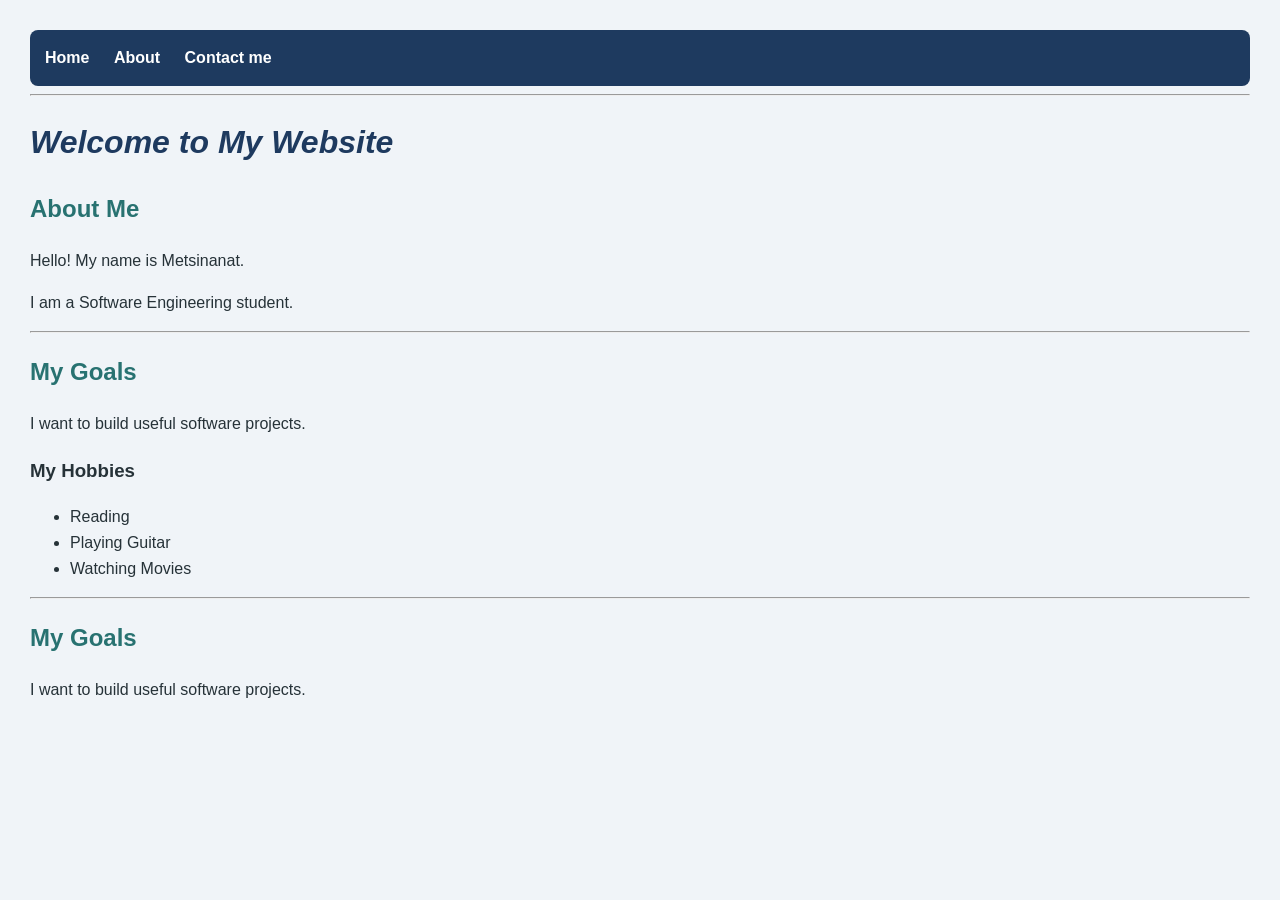
==== index.html @ e1c23869 "styling with css" ====
<!DOCTYPE html>
<html lang="en">
<head>
    <meta charset="UTF-8">
    <title>My First Website</title>
    <style>
    body {
        font-family: Arial, sans-serif;
        background-color: #f0f4f8;
        color: #263238;
        margin: 30px;
        line-height: 1.6;
    }

    nav {
        background-color: #1e3a5f;
        padding: 15px;
        border-radius: 8px;
    }

    nav a {
        color: white;
        text-decoration: none;
        margin-right: 20px;
        font-weight: bold;
    }

    h1 {
        color: #1e3a5f;
    }

    h2 {
        color: #287271;
    }
</style>
</head>
<body>

    <nav>
        <a href="#">Home</a>
        <a href="#">About</a>
        <a href="#">Contact me</a>
    </nav>

    <hr>

    <h1><em>Welcome to My Website</em></h1>

    <h2>About Me</h2>
    <p>Hello! My name is Metsinanat.</p>
    <p>I am a Software Engineering student.</p>
<hr>
<h2>My Goals</h2>
<p>I want to build useful software projects.</p>
<h3><b>My Hobbies</b></h3>
<ul>
    <li>Reading</li>
    <li>Playing Guitar</li>
    <li>Watching Movies</li>
</ul><hr>
<h2>My Goals</h2>
<p>I want to build useful software projects.</p>
</body>
</html>
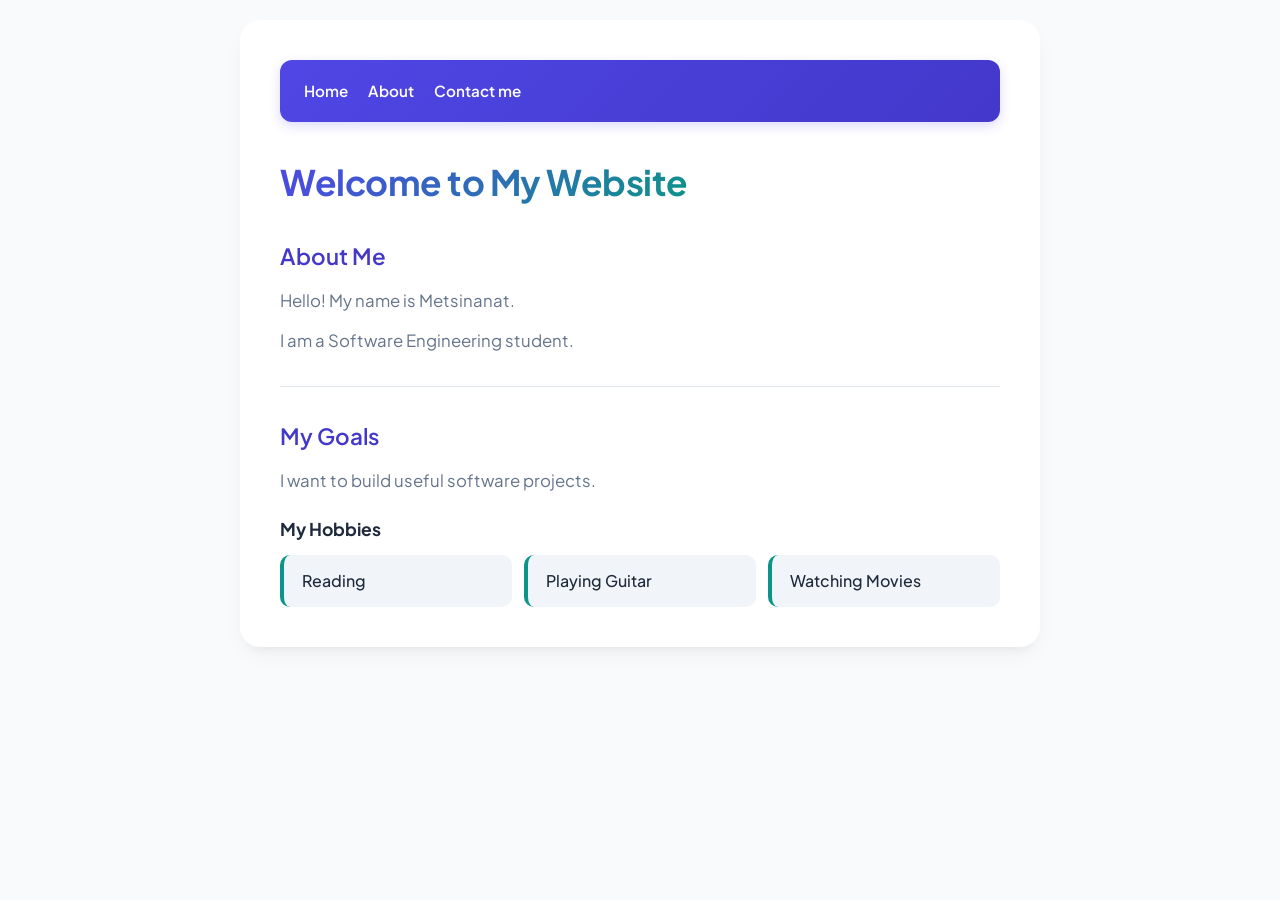
==== commit d28b26d9: "Refactor index.html with improved layout and styles Updated the title and added viewport meta tag. E" ====
--- a/index.html
+++ b/index.html
@@ -2,63 +2,166 @@
 <html lang="en">
 <head>
     <meta charset="UTF-8">
-    <title>My First Website</title>
+    <meta name="viewport" content="width=device-width, initial-scale=1.0">
+    <title>Metsinanat | Software Engineering Student</title>
+    <!-- ሞዴር ፊደል ከ Google Fonts ለማምጣት -->
+    <link href="https://fonts.googleapis.com/css2?family=Plus+Jakarta+Sans:wght@400;500;600;700&display=swap" rel="stylesheet">
+    
     <style>
-    body {
-        font-family: Arial, sans-serif;
-        background-color: #f0f4f8;
-        color: #263238;
-        margin: 30px;
-        line-height: 1.6;
-    }
+        :root {
+            --primary: #4f46e5;
+            --primary-dark: #4338ca;
+            --bg-color: #f8fafc;
+            --card-bg: #ffffff;
+            --text-main: #1e293b;
+            --text-muted: #64748b;
+            --accent: #0d9488;
+        }
 
-    nav {
-        background-color: #1e3a5f;
-        padding: 15px;
-        border-radius: 8px;
-    }
+        * {
+            box-sizing: border-box;
+            margin: 0;
+            padding: 0;
+        }
 
-    nav a {
-        color: white;
-        text-decoration: none;
-        margin-right: 20px;
-        font-weight: bold;
-    }
+        body {
+            font-family: 'Plus Jakarta Sans', sans-serif;
+            background-color: var(--bg-color);
+            color: var(--text-main);
+            line-height: 1.7;
+            padding: 20px;
+            display: flex;
+            justify-content: center;
+        }
 
-    h1 {
-        color: #1e3a5f;
-    }
+        .container {
+            width: 100%;
+            max-width: 800px;
+            background: var(--card-bg);
+            padding: 40px;
+            border-radius: 20px;
+            box-shadow: 0 10px 25px -5px rgba(0, 0, 0, 0.05), 0 8px 10px -6px rgba(0, 0, 0, 0.05);
+        }
 
-    h2 {
-        color: #287271;
-    }
-</style>
+        nav {
+            background: linear-gradient(135deg, var(--primary), var(--primary-dark));
+            padding: 18px 24px;
+            border-radius: 12px;
+            display: flex;
+            gap: 20px;
+            box-shadow: 0 4px 12px rgba(79, 70, 229, 0.2);
+            margin-bottom: 30px;
+        }
+
+        nav a {
+            color: white;
+            text-decoration: none;
+            font-weight: 600;
+            font-size: 0.95rem;
+            transition: opacity 0.2s ease, transform 0.2s ease;
+        }
+
+        nav a:hover {
+            opacity: 0.85;
+            transform: translateY(-1px);
+        }
+
+        hr {
+            border: none;
+            height: 1px;
+            background-color: #e2e8f0;
+            margin: 30px 0;
+        }
+
+        h1 {
+            color: var(--text-main);
+            font-size: 2.2rem;
+            margin-bottom: 15px;
+            font-weight: 700;
+            letter-spacing: -0.5px;
+        }
+
+        h1 em {
+            font-style: normal;
+            background: linear-gradient(135deg, var(--primary), var(--accent));
+            -webkit-background-clip: text;
+            -webkit-text-fill-color: transparent;
+        }
+
+        h2 {
+            color: var(--primary-dark);
+            font-size: 1.4rem;
+            margin-top: 25px;
+            margin-bottom: 12px;
+            font-weight: 600;
+        }
+
+        h3 {
+            color: var(--text-main);
+            font-size: 1.1rem;
+            margin-top: 20px;
+            margin-bottom: 10px;
+            font-weight: 600;
+        }
+
+        p {
+            color: var(--text-muted);
+            margin-bottom: 12px;
+            font-size: 1.05rem;
+        }
+
+        ul {
+            list-style: none;
+            padding-left: 0;
+            display: grid;
+            grid-template-columns: repeat(auto-fit, minmax(180px, 1fr));
+            gap: 12px;
+            margin-top: 10px;
+        }
+
+        ul li {
+            background-color: #f1f5f9;
+            padding: 12px 18px;
+            border-radius: 10px;
+            font-weight: 500;
+            color: var(--text-main);
+            border-left: 4px solid var(--accent);
+            transition: transform 0.2s ease, background-color 0.2s ease;
+        }
+
+        ul li:hover {
+            transform: translateY(-2px);
+            background-color: #e2e8f0;
+        }
+    </style>
 </head>
 <body>
 
-    <nav>
-        <a href="#">Home</a>
-        <a href="#">About</a>
-        <a href="#">Contact me</a>
-    </nav>
+    <div class="container">
+        <nav>
+            <a href="#">Home</a>
+            <a href="#">About</a>
+            <a href="#">Contact me</a>
+        </nav>
 
-    <hr>
+        <h1><em>Welcome to My Website</em></h1>
 
-    <h1><em>Welcome to My Website</em></h1>
+        <h2>About Me</h2>
+        <p>Hello! My name is Metsinanat.</p>
+        <p>I am a Software Engineering student.</p>
+        
+        <hr>
 
-    <h2>About Me</h2>
-    <p>Hello! My name is Metsinanat.</p>
-    <p>I am a Software Engineering student.</p>
-<hr>
-<h2>My Goals</h2>
-<p>I want to build useful software projects.</p>
-<h3><b>My Hobbies</b></h3>
-<ul>
-    <li>Reading</li>
-    <li>Playing Guitar</li>
-    <li>Watching Movies</li>
-</ul><hr>
-<h2>My Goals</h2>
-<p>I want to build useful software projects.</p>
+        <h2>My Goals</h2>
+        <p>I want to build useful software projects.</p>
+
+        <h3><b>My Hobbies</b></h3>
+        <ul>
+            <li>Reading</li>
+            <li>Playing Guitar</li>
+            <li>Watching Movies</li>
+        </ul>
+    </div>
+
 </body>
-</html>+</html>
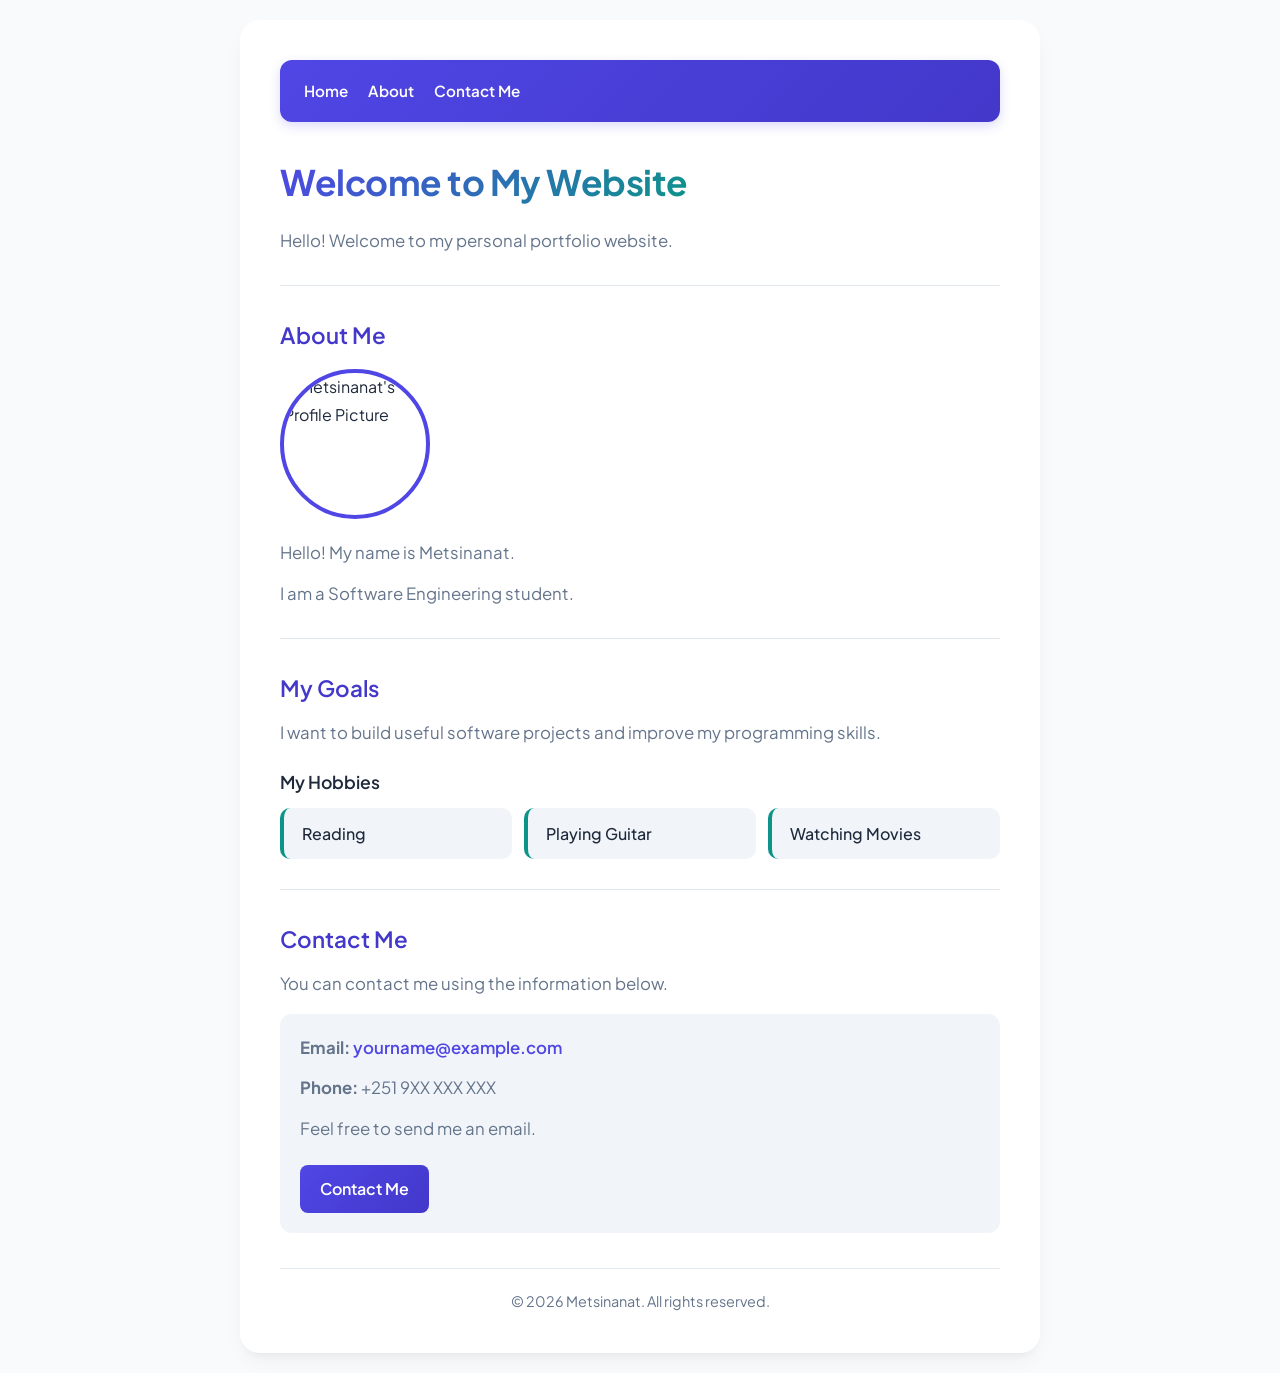
==== commit de44f517: "Refactor index.html for better structure and styling Updated the HTML structure and improved styling" ====
--- a/index.html
+++ b/index.html
@@ -4,9 +4,9 @@
     <meta charset="UTF-8">
     <meta name="viewport" content="width=device-width, initial-scale=1.0">
     <title>Metsinanat | Software Engineering Student</title>
-    <!-- ሞዴር ፊደል ከ Google Fonts ለማምጣት -->
+
     <link href="https://fonts.googleapis.com/css2?family=Plus+Jakarta+Sans:wght@400;500;600;700&display=swap" rel="stylesheet">
-    
+
     <style>
         :root {
             --primary: #4f46e5;
@@ -24,6 +24,10 @@
             padding: 0;
         }
 
+        html {
+            scroll-behavior: smooth;
+        }
+
         body {
             font-family: 'Plus Jakarta Sans', sans-serif;
             background-color: var(--bg-color);
@@ -40,7 +44,8 @@
             background: var(--card-bg);
             padding: 40px;
             border-radius: 20px;
-            box-shadow: 0 10px 25px -5px rgba(0, 0, 0, 0.05), 0 8px 10px -6px rgba(0, 0, 0, 0.05);
+            box-shadow: 0 10px 25px -5px rgba(0, 0, 0, 0.05),
+                        0 8px 10px -6px rgba(0, 0, 0, 0.05);
         }
 
         nav {
@@ -49,6 +54,7 @@
             border-radius: 12px;
             display: flex;
             gap: 20px;
+            flex-wrap: wrap;
             box-shadow: 0 4px 12px rgba(79, 70, 229, 0.2);
             margin-bottom: 30px;
         }
@@ -58,19 +64,11 @@
             text-decoration: none;
             font-weight: 600;
             font-size: 0.95rem;
-            transition: opacity 0.2s ease, transform 0.2s ease;
+            transition: color 0.2s ease;
         }
 
         nav a:hover {
-            opacity: 0.85;
-            transform: translateY(-1px);
-        }
-
-        hr {
-            border: none;
-            height: 1px;
-            background-color: #e2e8f0;
-            margin: 30px 0;
+            color: #c7d2fe;
         }
 
         h1 {
@@ -108,6 +106,28 @@
             color: var(--text-muted);
             margin-bottom: 12px;
             font-size: 1.05rem;
+        }
+
+        .profile-img {
+            width: 150px;
+            height: 150px;
+            object-fit: cover;
+            border-radius: 50%;
+            border: 4px solid var(--primary);
+            display: block;
+            margin: 15px 0 20px;
+            transition: transform 0.3s ease;
+        }
+
+        .profile-img:hover {
+            transform: scale(1.05);
+        }
+
+        hr {
+            border: none;
+            height: 1px;
+            background-color: #e2e8f0;
+            margin: 30px 0;
         }
 
         ul {
@@ -133,35 +153,151 @@
             transform: translateY(-2px);
             background-color: #e2e8f0;
         }
+
+        .contact-box {
+            background-color: #f1f5f9;
+            padding: 20px;
+            border-radius: 12px;
+            margin-top: 15px;
+        }
+
+        .contact-box p {
+            margin-bottom: 12px;
+        }
+
+        .contact-box a {
+            color: var(--primary);
+            text-decoration: none;
+            font-weight: 600;
+        }
+
+        .contact-box a:hover {
+            text-decoration: underline;
+        }
+
+        .contact-button {
+            display: inline-block;
+            background: linear-gradient(135deg, var(--primary), var(--primary-dark));
+            color: white !important;
+            padding: 10px 20px;
+            border-radius: 8px;
+            margin-top: 10px;
+            transition: transform 0.2s ease;
+        }
+
+        .contact-button:hover {
+            transform: translateY(-2px);
+            text-decoration: none !important;
+        }
+
+        footer {
+            text-align: center;
+            border-top: 1px solid #e2e8f0;
+            margin-top: 35px;
+            padding-top: 20px;
+        }
+
+        footer p {
+            font-size: 0.9rem;
+            margin-bottom: 0;
+        }
+
+        @media (max-width: 600px) {
+            body {
+                padding: 10px;
+            }
+
+            .container {
+                padding: 20px;
+            }
+
+            nav {
+                gap: 15px;
+                padding: 15px;
+            }
+
+            h1 {
+                font-size: 1.8rem;
+            }
+
+            h2 {
+                font-size: 1.25rem;
+            }
+
+            p {
+                font-size: 1rem;
+            }
+        }
     </style>
 </head>
+
 <body>
-
     <div class="container">
+
         <nav>
-            <a href="#">Home</a>
-            <a href="#">About</a>
-            <a href="#">Contact me</a>
+            <a href="#home">Home</a>
+            <a href="#about">About</a>
+            <a href="#contact">Contact Me</a>
         </nav>
 
-        <h1><em>Welcome to My Website</em></h1>
-
-        <h2>About Me</h2>
-        <p>Hello! My name is Metsinanat.</p>
-        <p>I am a Software Engineering student.</p>
-        
+        <section id="home">
+            <h1><em>Welcome to My Website</em></h1>
+            <p>Hello! Welcome to my personal portfolio website.</p>
+        </section>
+
         <hr>
 
-        <h2>My Goals</h2>
-        <p>I want to build useful software projects.</p>
-
-        <h3><b>My Hobbies</b></h3>
-        <ul>
-            <li>Reading</li>
-            <li>Playing Guitar</li>
-            <li>Watching Movies</li>
-        </ul>
+        <section id="about">
+            <h2>About Me</h2>
+
+            <img src="profile.jpg" alt="Metsinanat's Profile Picture" class="profile-img">
+
+            <p>Hello! My name is Metsinanat.</p>
+            <p>I am a Software Engineering student.</p>
+
+            <hr>
+
+            <h2>My Goals</h2>
+            <p>I want to build useful software projects and improve my programming skills.</p>
+
+            <h3>My Hobbies</h3>
+
+            <ul>
+                <li>Reading</li>
+                <li>Playing Guitar</li>
+                <li>Watching Movies</li>
+            </ul>
+        </section>
+
+        <hr>
+
+        <section id="contact">
+            <h2>Contact Me</h2>
+            <p>You can contact me using the information below.</p>
+
+            <div class="contact-box">
+                <p>
+                    <strong>Email:</strong>
+                    <a href="mailto:yourname@example.com">yourname@example.com</a>
+                </p>
+
+                <p>
+                    <strong>Phone:</strong>
+                    +251 9XX XXX XXX
+                </p>
+
+                <p>Feel free to send me an email.</p>
+
+                <a class="contact-button" href="mailto:yourname@example.com">
+                    Contact Me
+                </a>
+            </div>
+        </section>
+
+        <footer>
+            <p>&copy; 2026 Metsinanat. All rights reserved.</p>
+        </footer>
+
     </div>
-
 </body>
 </html>
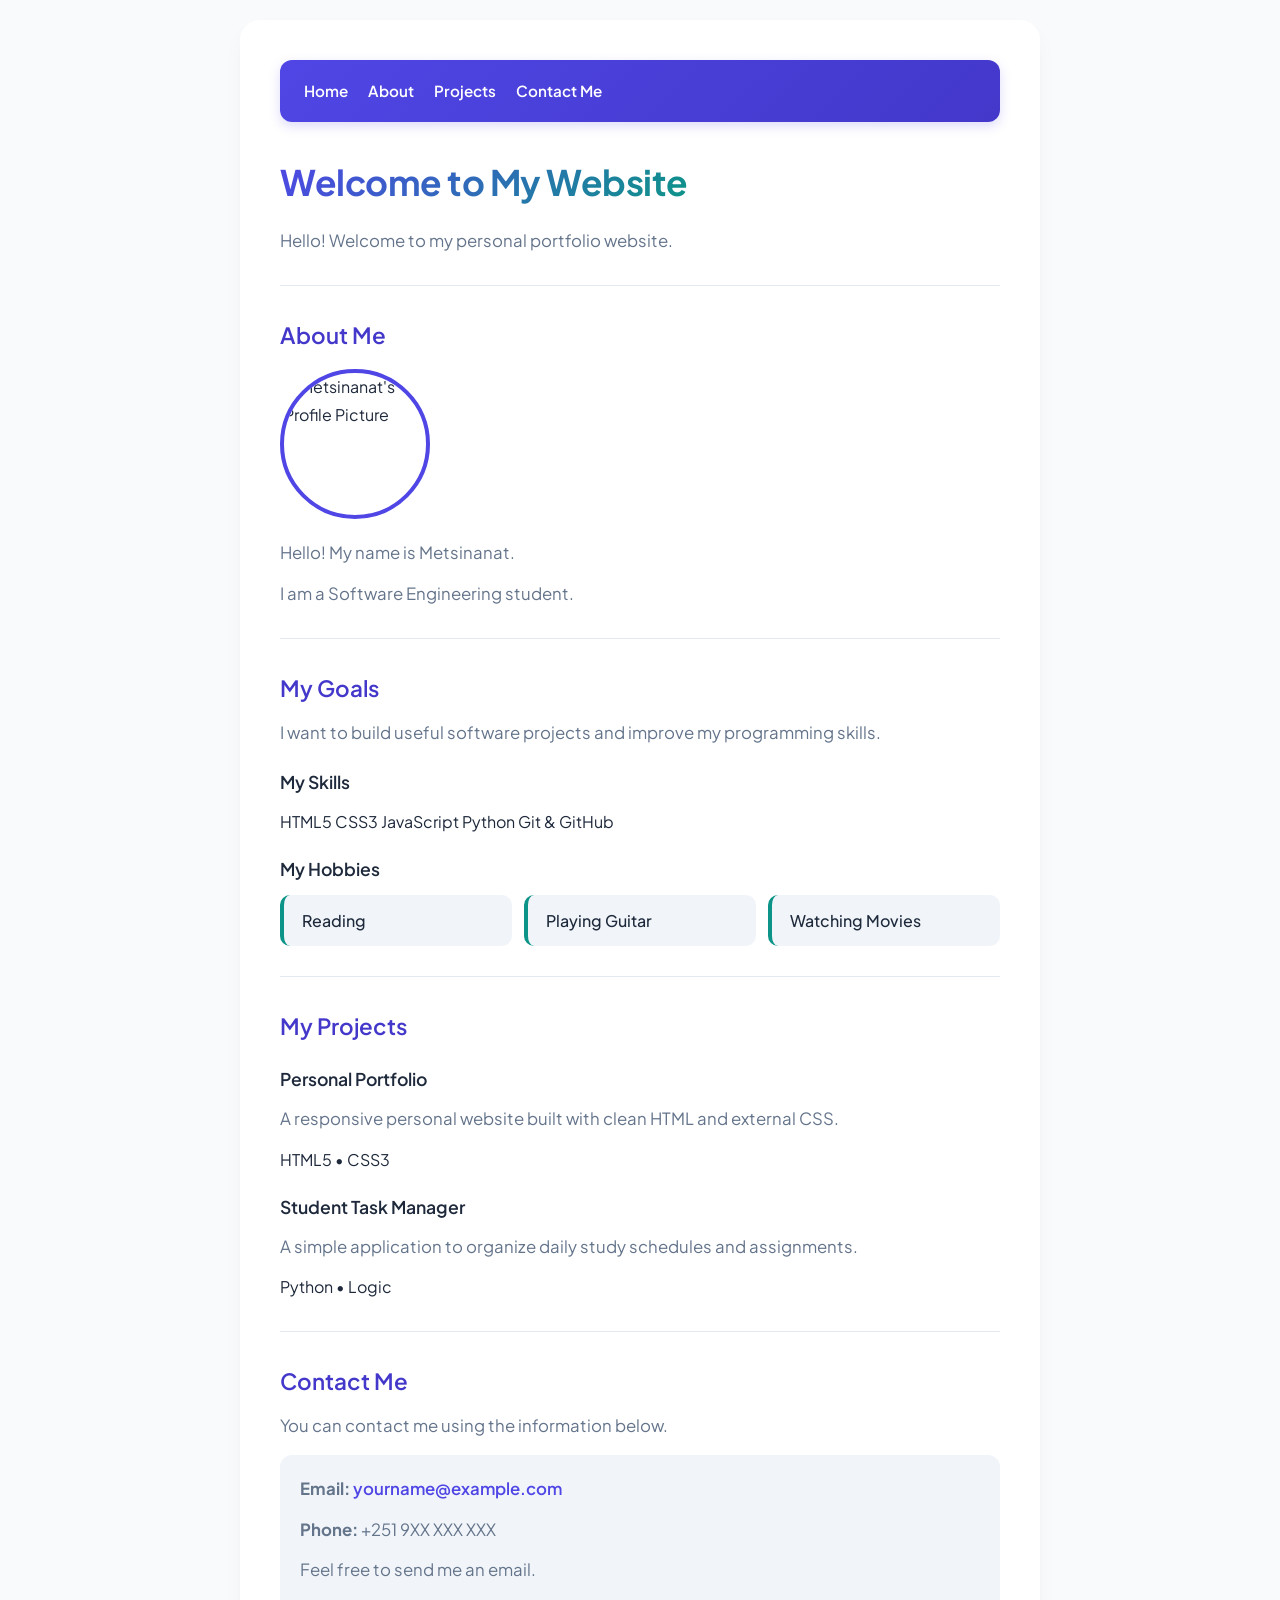
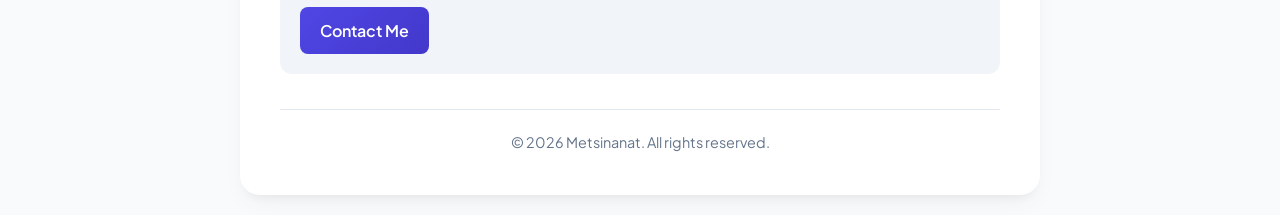
==== commit 833206c4: "Refactor HTML structure and improve comments" ====
--- a/index.html
+++ b/index.html
@@ -4,242 +4,22 @@
     <meta charset="UTF-8">
     <meta name="viewport" content="width=device-width, initial-scale=1.0">
     <title>Metsinanat | Software Engineering Student</title>
-
+    <!-- Google Font -->
     <link href="https://fonts.googleapis.com/css2?family=Plus+Jakarta+Sans:wght@400;500;600;700&display=swap" rel="stylesheet">
-
-    <style>
-        :root {
-            --primary: #4f46e5;
-            --primary-dark: #4338ca;
-            --bg-color: #f8fafc;
-            --card-bg: #ffffff;
-            --text-main: #1e293b;
-            --text-muted: #64748b;
-            --accent: #0d9488;
-        }
-
-        * {
-            box-sizing: border-box;
-            margin: 0;
-            padding: 0;
-        }
-
-        html {
-            scroll-behavior: smooth;
-        }
-
-        body {
-            font-family: 'Plus Jakarta Sans', sans-serif;
-            background-color: var(--bg-color);
-            color: var(--text-main);
-            line-height: 1.7;
-            padding: 20px;
-            display: flex;
-            justify-content: center;
-        }
-
-        .container {
-            width: 100%;
-            max-width: 800px;
-            background: var(--card-bg);
-            padding: 40px;
-            border-radius: 20px;
-            box-shadow: 0 10px 25px -5px rgba(0, 0, 0, 0.05),
-                        0 8px 10px -6px rgba(0, 0, 0, 0.05);
-        }
-
-        nav {
-            background: linear-gradient(135deg, var(--primary), var(--primary-dark));
-            padding: 18px 24px;
-            border-radius: 12px;
-            display: flex;
-            gap: 20px;
-            flex-wrap: wrap;
-            box-shadow: 0 4px 12px rgba(79, 70, 229, 0.2);
-            margin-bottom: 30px;
-        }
-
-        nav a {
-            color: white;
-            text-decoration: none;
-            font-weight: 600;
-            font-size: 0.95rem;
-            transition: color 0.2s ease;
-        }
-
-        nav a:hover {
-            color: #c7d2fe;
-        }
-
-        h1 {
-            color: var(--text-main);
-            font-size: 2.2rem;
-            margin-bottom: 15px;
-            font-weight: 700;
-            letter-spacing: -0.5px;
-        }
-
-        h1 em {
-            font-style: normal;
-            background: linear-gradient(135deg, var(--primary), var(--accent));
-            -webkit-background-clip: text;
-            -webkit-text-fill-color: transparent;
-        }
-
-        h2 {
-            color: var(--primary-dark);
-            font-size: 1.4rem;
-            margin-top: 25px;
-            margin-bottom: 12px;
-            font-weight: 600;
-        }
-
-        h3 {
-            color: var(--text-main);
-            font-size: 1.1rem;
-            margin-top: 20px;
-            margin-bottom: 10px;
-            font-weight: 600;
-        }
-
-        p {
-            color: var(--text-muted);
-            margin-bottom: 12px;
-            font-size: 1.05rem;
-        }
-
-        .profile-img {
-            width: 150px;
-            height: 150px;
-            object-fit: cover;
-            border-radius: 50%;
-            border: 4px solid var(--primary);
-            display: block;
-            margin: 15px 0 20px;
-            transition: transform 0.3s ease;
-        }
-
-        .profile-img:hover {
-            transform: scale(1.05);
-        }
-
-        hr {
-            border: none;
-            height: 1px;
-            background-color: #e2e8f0;
-            margin: 30px 0;
-        }
-
-        ul {
-            list-style: none;
-            padding-left: 0;
-            display: grid;
-            grid-template-columns: repeat(auto-fit, minmax(180px, 1fr));
-            gap: 12px;
-            margin-top: 10px;
-        }
-
-        ul li {
-            background-color: #f1f5f9;
-            padding: 12px 18px;
-            border-radius: 10px;
-            font-weight: 500;
-            color: var(--text-main);
-            border-left: 4px solid var(--accent);
-            transition: transform 0.2s ease, background-color 0.2s ease;
-        }
-
-        ul li:hover {
-            transform: translateY(-2px);
-            background-color: #e2e8f0;
-        }
-
-        .contact-box {
-            background-color: #f1f5f9;
-            padding: 20px;
-            border-radius: 12px;
-            margin-top: 15px;
-        }
-
-        .contact-box p {
-            margin-bottom: 12px;
-        }
-
-        .contact-box a {
-            color: var(--primary);
-            text-decoration: none;
-            font-weight: 600;
-        }
-
-        .contact-box a:hover {
-            text-decoration: underline;
-        }
-
-        .contact-button {
-            display: inline-block;
-            background: linear-gradient(135deg, var(--primary), var(--primary-dark));
-            color: white !important;
-            padding: 10px 20px;
-            border-radius: 8px;
-            margin-top: 10px;
-            transition: transform 0.2s ease;
-        }
-
-        .contact-button:hover {
-            transform: translateY(-2px);
-            text-decoration: none !important;
-        }
-
-        footer {
-            text-align: center;
-            border-top: 1px solid #e2e8f0;
-            margin-top: 35px;
-            padding-top: 20px;
-        }
-
-        footer p {
-            font-size: 0.9rem;
-            margin-bottom: 0;
-        }
-
-        @media (max-width: 600px) {
-            body {
-                padding: 10px;
-            }
-
-            .container {
-                padding: 20px;
-            }
-
-            nav {
-                gap: 15px;
-                padding: 15px;
-            }
-
-            h1 {
-                font-size: 1.8rem;
-            }
-
-            h2 {
-                font-size: 1.25rem;
-            }
-
-            p {
-                font-size: 1rem;
-            }
-        }
-    </style>
+    <!-- External CSS ፋይሉን ከ HTML ጋር ማገናኛ -->
+    <link rel="stylesheet" href="style.css">
 </head>
-
 <body>
     <div class="container">
-
+        <!-- Navigation -->
         <nav>
             <a href="#home">Home</a>
             <a href="#about">About</a>
+            <a href="#projects">Projects</a>
             <a href="#contact">Contact Me</a>
         </nav>
 
+        <!-- Home Section -->
         <section id="home">
             <h1><em>Welcome to My Website</em></h1>
             <p>Hello! Welcome to my personal portfolio website.</p>
@@ -247,21 +27,32 @@
 
         <hr>
 
+        <!-- About Section -->
         <section id="about">
             <h2>About Me</h2>
-
             <img src="profile.jpg" alt="Metsinanat's Profile Picture" class="profile-img">
-
             <p>Hello! My name is Metsinanat.</p>
             <p>I am a Software Engineering student.</p>
 
             <hr>
 
             <h2>My Goals</h2>
-            <p>I want to build useful software projects and improve my programming skills.</p>
+            <p>
+                I want to build useful software projects and improve my programming skills.
+            </p>
 
+            <!-- Skills Section -->
+            <h3>My Skills</h3>
+            <div class="skills-list">
+                <span class="skill-badge">HTML5</span>
+                <span class="skill-badge">CSS3</span>
+                <span class="skill-badge">JavaScript</span>
+                <span class="skill-badge">Python</span>
+                <span class="skill-badge">Git & GitHub</span>
+            </div>
+
+            <!-- Hobbies Section -->
             <h3>My Hobbies</h3>
-
             <ul>
                 <li>Reading</li>
                 <li>Playing Guitar</li>
@@ -271,33 +62,48 @@
 
         <hr>
 
+        <!-- Projects Section -->
+        <section id="projects">
+            <h2>My Projects</h2>
+            <div class="projects-grid">
+                <article class="project-card">
+                    <h3>Personal Portfolio</h3>
+                    <p>A responsive personal website built with clean HTML and external CSS.</p>
+                    <span class="project-tag">HTML5 • CSS3</span>
+                </article>
+                <article class="project-card">
+                    <h3>Student Task Manager</h3>
+                    <p>A simple application to organize daily study schedules and assignments.</p>
+                    <span class="project-tag">Python • Logic</span>
+                </article>
+            </div>
+        </section>
+
+        <hr>
+
+        <!-- Contact Section -->
         <section id="contact">
             <h2>Contact Me</h2>
             <p>You can contact me using the information below.</p>
-
             <div class="contact-box">
                 <p>
                     <strong>Email:</strong>
                     <a href="mailto:yourname@example.com">yourname@example.com</a>
                 </p>
-
                 <p>
-                    <strong>Phone:</strong>
-                    +251 9XX XXX XXX
+                    <strong>Phone:</strong> +251 9XX XXX XXX
                 </p>
-
                 <p>Feel free to send me an email.</p>
-
                 <a class="contact-button" href="mailto:yourname@example.com">
                     Contact Me
                 </a>
             </div>
         </section>
 
+        <!-- Footer -->
         <footer>
-            <p>&copy; 2026 Metsinanat. All rights reserved.</p>
+            <p>© 2026 Metsinanat. All rights reserved.</p>
         </footer>
-
     </div>
 </body>
 </html>
--- a/style.css
+++ b/style.css
@@ -0,0 +1,265 @@
+/* 1. Website colors */
+:root {
+    --primary: #4f46e5;
+    --primary-dark: #4338ca;
+    --bg-color: #f8fafc;
+    --card-bg: #ffffff;
+    --text-main: #1e293b;
+    --text-muted: #64748b;
+    --accent: #0d9488;
+}
+
+/* 2. Reset */
+* {
+    box-sizing: border-box;
+    margin: 0;
+    padding: 0;
+}
+
+/* 3. Smooth scrolling */
+html {
+    scroll-behavior: smooth;
+}
+
+/* 4. Whole website */
+body {
+    font-family: 'Plus Jakarta Sans', sans-serif;
+    background-color: var(--bg-color);
+    color: var(--text-main);
+    line-height: 1.7;
+    padding: 20px;
+    display: flex;
+    justify-content: center;
+}
+
+/* 5. Main container */
+.container {
+    width: 100%;
+    max-width: 800px;
+    background: var(--card-bg);
+    padding: 40px;
+    border-radius: 20px;
+    box-shadow:
+        0 10px 25px -5px rgba(0, 0, 0, 0.05),
+        0 8px 10px -6px rgba(0, 0, 0, 0.05);
+}
+
+/* 6. Navigation */
+nav {
+    background: linear-gradient(
+        135deg,
+        var(--primary),
+        var(--primary-dark)
+    );
+    padding: 18px 24px;
+    border-radius: 12px;
+    display: flex;
+    gap: 20px;
+    flex-wrap: wrap;
+    box-shadow: 0 4px 12px rgba(79, 70, 229, 0.2);
+    margin-bottom: 30px;
+}
+
+/* Navigation links */
+nav a {
+    color: white;
+    text-decoration: none;
+    font-weight: 600;
+    font-size: 0.95rem;
+    transition: color 0.2s ease;
+}
+
+/* Hover effect */
+nav a:hover {
+    color: #c7d2fe;
+}
+
+/* 7. Main heading */
+h1 {
+    color: var(--text-main);
+    font-size: 2.2rem;
+    margin-bottom: 15px;
+    font-weight: 700;
+    letter-spacing: -0.5px;
+}
+
+/* Heading gradient */
+h1 em {
+    font-style: normal;
+    background: linear-gradient(
+        135deg,
+        var(--primary),
+        var(--accent)
+    );
+    -webkit-background-clip: text;
+    -webkit-text-fill-color: transparent;
+}
+
+/* 8. Section headings */
+h2 {
+    color: var(--primary-dark);
+    font-size: 1.4rem;
+    margin-top: 25px;
+    margin-bottom: 12px;
+    font-weight: 600;
+}
+
+h3 {
+    color: var(--text-main);
+    font-size: 1.1rem;
+    margin-top: 20px;
+    margin-bottom: 10px;
+    font-weight: 600;
+}
+
+/* 9. Paragraphs */
+p {
+    color: var(--text-muted);
+    margin-bottom: 12px;
+    font-size: 1.05rem;
+}
+
+/* 10. Profile image */
+.profile-img {
+    width: 150px;
+    height: 150px;
+    object-fit: cover;
+    border-radius: 50%;
+    border: 4px solid var(--primary);
+    display: block;
+    margin: 15px 0 20px;
+    transition: transform 0.3s ease;
+}
+
+/* Image hover */
+.profile-img:hover {
+    transform: scale(1.05);
+}
+
+/* 11. Horizontal line */
+hr {
+    border: none;
+    height: 1px;
+    background-color: #e2e8f0;
+    margin: 30px 0;
+}
+
+/* 12. Hobbies list */
+ul {
+    list-style: none;
+    padding-left: 0;
+    display: grid;
+    grid-template-columns: repeat(
+        auto-fit,
+        minmax(180px, 1fr)
+    );
+    gap: 12px;
+    margin-top: 10px;
+}
+
+/* Individual hobby */
+ul li {
+    background-color: #f1f5f9;
+    padding: 12px 18px;
+    border-radius: 10px;
+    font-weight: 500;
+    color: var(--text-main);
+    border-left: 4px solid var(--accent);
+    transition:
+        transform 0.2s ease,
+        background-color 0.2s ease;
+}
+
+/* Hobby hover */
+ul li:hover {
+    transform: translateY(-2px);
+    background-color: #e2e8f0;
+}
+
+/* 13. Contact box */
+.contact-box {
+    background-color: #f1f5f9;
+    padding: 20px;
+    border-radius: 12px;
+    margin-top: 15px;
+}
+
+/* Contact paragraphs */
+.contact-box p {
+    margin-bottom: 12px;
+}
+
+/* Contact links */
+.contact-box a {
+    color: var(--primary);
+    text-decoration: none;
+    font-weight: 600;
+}
+
+/* Contact link hover */
+.contact-box a:hover {
+    text-decoration: underline;
+}
+
+/* 14. Contact button */
+.contact-button {
+    display: inline-block;
+    background: linear-gradient(
+        135deg,
+        var(--primary),
+        var(--primary-dark)
+    );
+    color: white !important;
+    padding: 10px 20px;
+    border-radius: 8px;
+    margin-top: 10px;
+    transition: transform 0.2s ease;
+}
+
+/* Button hover */
+.contact-button:hover {
+    transform: translateY(-2px);
+    text-decoration: none !important;
+}
+/* 15. Footer */
+footer {
+    text-align: center;
+    border-top: 1px solid #e2e8f0;
+    margin-top: 35px;
+    padding-top: 20px;
+}
+
+/* Footer text */
+footer p {
+    font-size: 0.9rem;
+    margin-bottom: 0;
+}
+
+/* 16. Mobile screen design */
+@media (max-width: 600px) {
+
+    body {
+        padding: 10px;
+    }
+
+    .container {
+        padding: 20px;
+    }
+
+    nav {
+        gap: 15px;
+        padding: 15px;
+    }
+
+    h1 {
+        font-size: 1.8rem;
+    }
+
+    h2 {
+        font-size: 1.25rem;
+    }
+
+    p {
+        font-size: 1rem;
+    }
+}
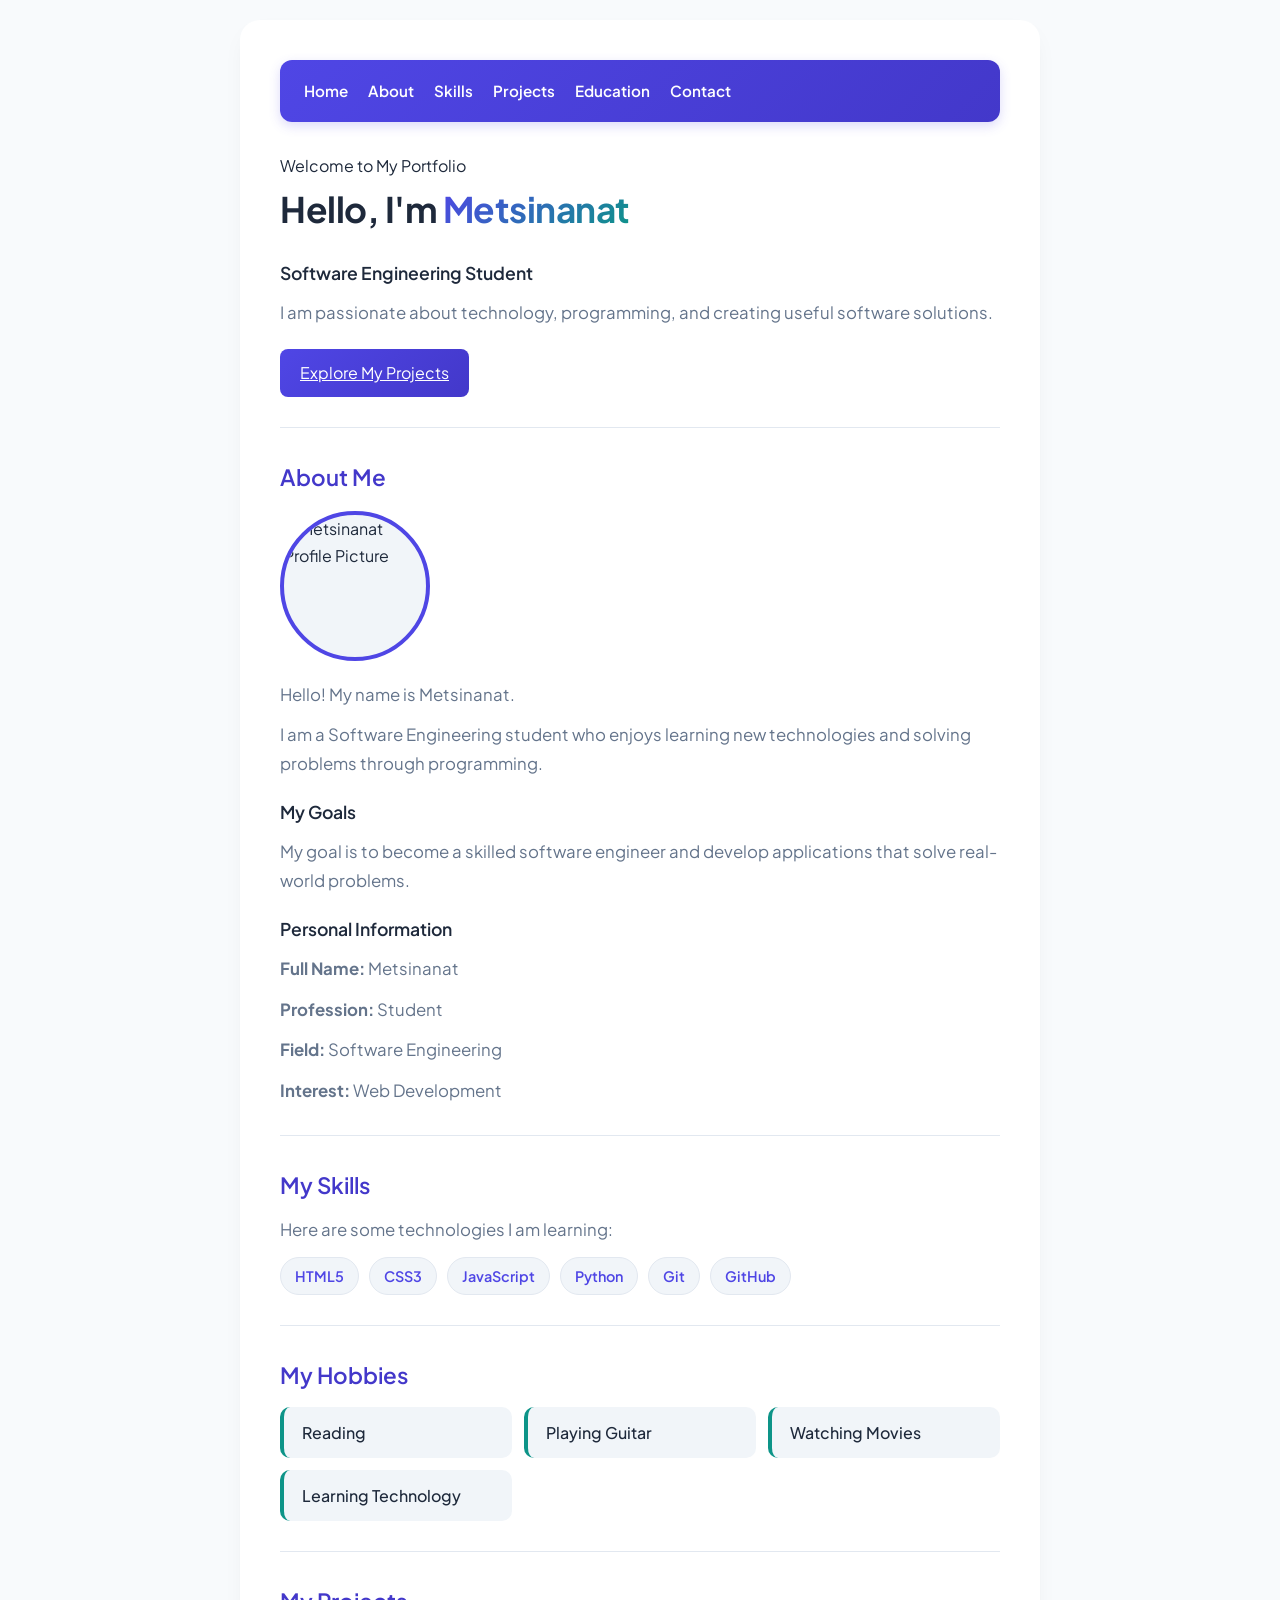
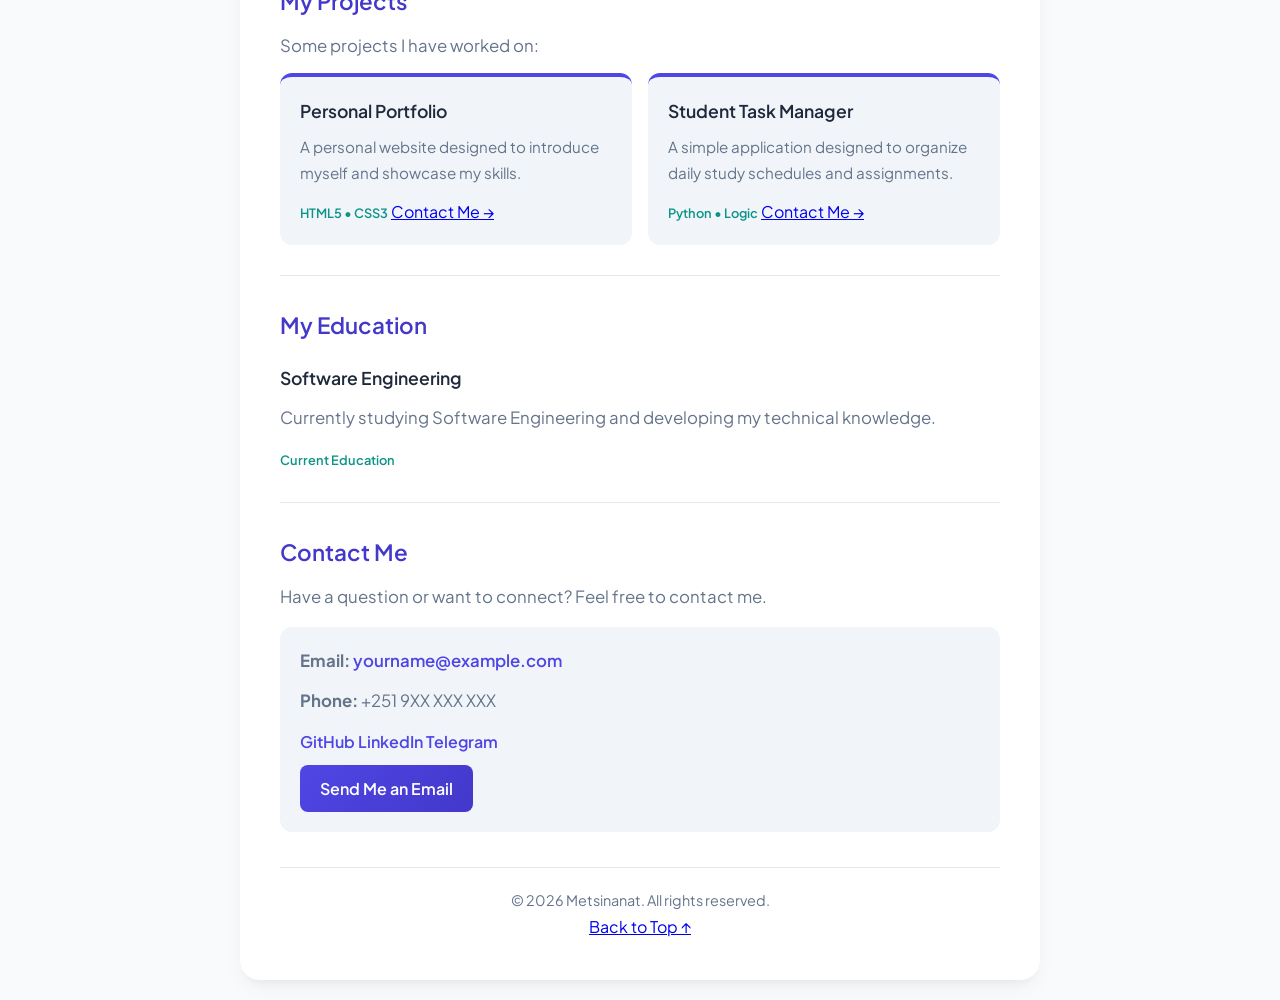
==== commit 161258b4: "Refactor index.html for improved content and structure Updated various sections of the portfolio web" ====
--- a/index.html
+++ b/index.html
@@ -1,109 +1,264 @@
+
 <!DOCTYPE html>
 <html lang="en">
 <head>
     <meta charset="UTF-8">
     <meta name="viewport" content="width=device-width, initial-scale=1.0">
+
     <title>Metsinanat | Software Engineering Student</title>
-    <!-- Google Font -->
+
     <link href="https://fonts.googleapis.com/css2?family=Plus+Jakarta+Sans:wght@400;500;600;700&display=swap" rel="stylesheet">
-    <!-- External CSS ፋይሉን ከ HTML ጋር ማገናኛ -->
+
     <link rel="stylesheet" href="style.css">
 </head>
+
 <body>
+
     <div class="container">
+
         <!-- Navigation -->
         <nav>
             <a href="#home">Home</a>
             <a href="#about">About</a>
+            <a href="#skills">Skills</a>
             <a href="#projects">Projects</a>
-            <a href="#contact">Contact Me</a>
+            <a href="#education">Education</a>
+            <a href="#contact">Contact</a>
         </nav>
 
         <!-- Home Section -->
         <section id="home">
-            <h1><em>Welcome to My Website</em></h1>
-            <p>Hello! Welcome to my personal portfolio website.</p>
+
+            <span class="welcome-badge">Welcome to My Portfolio</span>
+
+            <h1>
+                Hello, I'm <em>Metsinanat</em>
+            </h1>
+
+            <h3 class="hero-subtitle">
+                Software Engineering Student
+            </h3>
+
+            <p>
+                I am passionate about technology, programming,
+                and creating useful software solutions.
+            </p>
+
+            <a href="#projects" class="contact-button">
+                Explore My Projects
+            </a>
+
         </section>
 
         <hr>
 
         <!-- About Section -->
         <section id="about">
+
             <h2>About Me</h2>
-            <img src="profile.jpg" alt="Metsinanat's Profile Picture" class="profile-img">
+
+            <img src="profile.jpg"
+                 alt="Metsinanat Profile Picture"
+                 class="profile-img">
+
             <p>Hello! My name is Metsinanat.</p>
-            <p>I am a Software Engineering student.</p>
-
-            <hr>
-
-            <h2>My Goals</h2>
-            <p>
-                I want to build useful software projects and improve my programming skills.
-            </p>
-
-            <!-- Skills Section -->
-            <h3>My Skills</h3>
+
+            <p>
+                I am a Software Engineering student who enjoys
+                learning new technologies and solving problems
+                through programming.
+            </p>
+
+            <h3>My Goals</h3>
+
+            <p>
+                My goal is to become a skilled software engineer
+                and develop applications that solve real-world problems.
+            </p>
+
+            <h3>Personal Information</h3>
+
+            <div class="info-box">
+                <p><strong>Full Name:</strong> Metsinanat</p>
+                <p><strong>Profession:</strong> Student</p>
+                <p><strong>Field:</strong> Software Engineering</p>
+                <p><strong>Interest:</strong> Web Development</p>
+            </div>
+
+        </section>
+
+        <hr>
+
+        <!-- Skills Section -->
+        <section id="skills">
+
+            <h2>My Skills</h2>
+
+            <p>Here are some technologies I am learning:</p>
+
             <div class="skills-list">
                 <span class="skill-badge">HTML5</span>
                 <span class="skill-badge">CSS3</span>
                 <span class="skill-badge">JavaScript</span>
                 <span class="skill-badge">Python</span>
-                <span class="skill-badge">Git & GitHub</span>
-            </div>
-
-            <!-- Hobbies Section -->
-            <h3>My Hobbies</h3>
+                <span class="skill-badge">Git</span>
+                <span class="skill-badge">GitHub</span>
+            </div>
+
+        </section>
+
+        <hr>
+
+        <!-- Hobbies Section -->
+        <section id="hobbies">
+
+            <h2>My Hobbies</h2>
+
             <ul>
                 <li>Reading</li>
                 <li>Playing Guitar</li>
                 <li>Watching Movies</li>
+                <li>Learning Technology</li>
             </ul>
+
         </section>
 
         <hr>
 
         <!-- Projects Section -->
         <section id="projects">
+
             <h2>My Projects</h2>
+
+            <p>Some projects I have worked on:</p>
+
             <div class="projects-grid">
+
                 <article class="project-card">
+
                     <h3>Personal Portfolio</h3>
-                    <p>A responsive personal website built with clean HTML and external CSS.</p>
+
+                    <p>
+                        A personal website designed to introduce
+                        myself and showcase my skills.
+                    </p>
+
                     <span class="project-tag">HTML5 • CSS3</span>
+
+                    <a href="#contact" class="project-link">
+                        Contact Me →
+                    </a>
+
                 </article>
+
                 <article class="project-card">
+
                     <h3>Student Task Manager</h3>
-                    <p>A simple application to organize daily study schedules and assignments.</p>
+
+                    <p>
+                        A simple application designed to organize
+                        daily study schedules and assignments.
+                    </p>
+
                     <span class="project-tag">Python • Logic</span>
+
+                    <a href="#contact" class="project-link">
+                        Contact Me →
+                    </a>
+
                 </article>
-            </div>
+
+            </div>
+
+        </section>
+
+        <hr>
+
+        <!-- Education Section -->
+        <section id="education">
+
+            <h2>My Education</h2>
+
+            <div class="education-card">
+
+                <h3>Software Engineering</h3>
+
+                <p>
+                    Currently studying Software Engineering
+                    and developing my technical knowledge.
+                </p>
+
+                <span class="project-tag">Current Education</span>
+
+            </div>
+
         </section>
 
         <hr>
 
         <!-- Contact Section -->
         <section id="contact">
+
             <h2>Contact Me</h2>
-            <p>You can contact me using the information below.</p>
+
+            <p>
+                Have a question or want to connect?
+                Feel free to contact me.
+            </p>
+
             <div class="contact-box">
+
                 <p>
                     <strong>Email:</strong>
-                    <a href="mailto:yourname@example.com">yourname@example.com</a>
+                    <a href="mailto:yourname@example.com">
+                        yourname@example.com
+                    </a>
                 </p>
+
                 <p>
-                    <strong>Phone:</strong> +251 9XX XXX XXX
+                    <strong>Phone:</strong>
+                    +251 9XX XXX XXX
                 </p>
-                <p>Feel free to send me an email.</p>
-                <a class="contact-button" href="mailto:yourname@example.com">
-                    Contact Me
+
+                <div class="social-links">
+
+                    <a href="https://github.com/"
+                       target="_blank"
+                       rel="noopener noreferrer">GitHub</a>
+
+                    <a href="https://www.linkedin.com/"
+                       target="_blank"
+                       rel="noopener noreferrer">LinkedIn</a>
+
+                    <a href="https://t.me/"
+                       target="_blank"
+                       rel="noopener noreferrer">Telegram</a>
+
+                </div>
+
+                <a class="contact-button"
+                   href="mailto:yourname@example.com">
+                    Send Me an Email
                 </a>
-            </div>
+
+            </div>
+
         </section>
 
         <!-- Footer -->
         <footer>
-            <p>© 2026 Metsinanat. All rights reserved.</p>
+
+            <p>
+                © 2026 Metsinanat. All rights reserved.
+            </p>
+
+            <a href="#home" class="back-to-top">
+                Back to Top ↑
+            </a>
+
         </footer>
+
     </div>
+
 </body>
 </html>
--- a/style.css
+++ b/style.css
@@ -1,27 +1,30 @@
-/* 1. Website colors */
+/* 1. Website Colors (DRY Principle - ቀለሞችን በአንድ ቦታ መቆጣጠሪያ) */
 :root {
     --primary: #4f46e5;
     --primary-dark: #4338ca;
     --bg-color: #f8fafc;
     --card-bg: #ffffff;
+    --surface-subtle: #f1f5f9;
+    --surface-hover: #e2e8f0;
+    --border-color: #e2e8f0;
     --text-main: #1e293b;
     --text-muted: #64748b;
     --accent: #0d9488;
 }
 
-/* 2. Reset */
+/* 2. Universal Reset */
 * {
     box-sizing: border-box;
     margin: 0;
     padding: 0;
 }
 
-/* 3. Smooth scrolling */
+/* 3. Smooth Scrolling */
 html {
     scroll-behavior: smooth;
 }
 
-/* 4. Whole website */
+/* 4. Body Layout */
 body {
     font-family: 'Plus Jakarta Sans', sans-serif;
     background-color: var(--bg-color);
@@ -32,7 +35,7 @@
     justify-content: center;
 }
 
-/* 5. Main container */
+/* 5. Main Container */
 .container {
     width: 100%;
     max-width: 800px;
@@ -44,13 +47,9 @@
         0 8px 10px -6px rgba(0, 0, 0, 0.05);
 }
 
-/* 6. Navigation */
+/* 6. Navigation Bar */
 nav {
-    background: linear-gradient(
-        135deg,
-        var(--primary),
-        var(--primary-dark)
-    );
+    background: linear-gradient(135deg, var(--primary), var(--primary-dark));
     padding: 18px 24px;
     border-radius: 12px;
     display: flex;
@@ -60,21 +59,19 @@
     margin-bottom: 30px;
 }
 
-/* Navigation links */
 nav a {
-    color: white;
+    color: #ffffff;
     text-decoration: none;
     font-weight: 600;
     font-size: 0.95rem;
     transition: color 0.2s ease;
 }
 
-/* Hover effect */
 nav a:hover {
     color: #c7d2fe;
 }
 
-/* 7. Main heading */
+/* 7. Main Heading */
 h1 {
     color: var(--text-main);
     font-size: 2.2rem;
@@ -83,19 +80,14 @@
     letter-spacing: -0.5px;
 }
 
-/* Heading gradient */
 h1 em {
     font-style: normal;
-    background: linear-gradient(
-        135deg,
-        var(--primary),
-        var(--accent)
-    );
+    background: linear-gradient(135deg, var(--primary), var(--accent));
     -webkit-background-clip: text;
     -webkit-text-fill-color: transparent;
 }
 
-/* 8. Section headings */
+/* 8. Section Headings */
 h2 {
     color: var(--primary-dark);
     font-size: 1.4rem;
@@ -119,11 +111,13 @@
     font-size: 1.05rem;
 }
 
-/* 10. Profile image */
+/* 10. Profile Image (ምስሉ ቢዘገይ ወይም ባይኖር እንኳን ቅርጹ እንዳይበላሽ background ተጨምሯል) */
 .profile-img {
     width: 150px;
     height: 150px;
+    aspect-ratio: 1 / 1;
     object-fit: cover;
+    background-color: var(--surface-subtle);
     border-radius: 50%;
     border: 4px solid var(--primary);
     display: block;
@@ -131,134 +125,167 @@
     transition: transform 0.3s ease;
 }
 
-/* Image hover */
 .profile-img:hover {
     transform: scale(1.05);
 }
 
-/* 11. Horizontal line */
+/* 11. Divider Line */
 hr {
     border: none;
     height: 1px;
-    background-color: #e2e8f0;
+    background-color: var(--border-color);
     margin: 30px 0;
 }
 
-/* 12. Hobbies list */
+/* 12. Skills Badges */
+.skills-list {
+    display: flex;
+    flex-wrap: wrap;
+    gap: 10px;
+    margin-top: 8px;
+}
+
+.skill-badge {
+    background-color: var(--surface-subtle);
+    color: var(--primary);
+    padding: 6px 14px;
+    border-radius: 999px;
+    font-size: 0.9rem;
+    font-weight: 600;
+    border: 1px solid var(--border-color);
+}
+
+/* 13. Hobbies Grid */
 ul {
     list-style: none;
     padding-left: 0;
     display: grid;
-    grid-template-columns: repeat(
-        auto-fit,
-        minmax(180px, 1fr)
-    );
+    grid-template-columns: repeat(auto-fit, minmax(180px, 1fr));
     gap: 12px;
     margin-top: 10px;
 }
 
-/* Individual hobby */
 ul li {
-    background-color: #f1f5f9;
+    background-color: var(--surface-subtle);
     padding: 12px 18px;
     border-radius: 10px;
     font-weight: 500;
     color: var(--text-main);
     border-left: 4px solid var(--accent);
-    transition:
-        transform 0.2s ease,
-        background-color 0.2s ease;
-}
-
-/* Hobby hover */
+    transition: transform 0.2s ease, background-color 0.2s ease;
+}
+
 ul li:hover {
     transform: translateY(-2px);
-    background-color: #e2e8f0;
-}
-
-/* 13. Contact box */
+    background-color: var(--surface-hover);
+}
+
+/* 14. Projects Grid */
+.projects-grid {
+    display: grid;
+    grid-template-columns: repeat(auto-fit, minmax(260px, 1fr));
+    gap: 16px;
+    margin-top: 12px;
+}
+
+.project-card {
+    background-color: var(--surface-subtle);
+    padding: 20px;
+    border-radius: 12px;
+    border-top: 4px solid var(--primary);
+    transition: transform 0.2s ease;
+}
+
+.project-card:hover {
+    transform: translateY(-3px);
+}
+
+.project-card h3 {
+    margin-top: 0;
+    margin-bottom: 8px;
+}
+
+.project-card p {
+    font-size: 0.95rem;
+    margin-bottom: 12px;
+}
+
+.project-tag {
+    display: inline-block;
+    font-size: 0.8rem;
+    font-weight: 600;
+    color: var(--accent);
+}
+
+/* 15. Contact Box */
 .contact-box {
-    background-color: #f1f5f9;
+    background-color: var(--surface-subtle);
     padding: 20px;
     border-radius: 12px;
     margin-top: 15px;
 }
 
-/* Contact paragraphs */
 .contact-box p {
     margin-bottom: 12px;
 }
 
-/* Contact links */
 .contact-box a {
     color: var(--primary);
     text-decoration: none;
     font-weight: 600;
 }
 
-/* Contact link hover */
 .contact-box a:hover {
     text-decoration: underline;
 }
 
-/* 14. Contact button */
+/* 16. Contact Button */
 .contact-button {
     display: inline-block;
-    background: linear-gradient(
-        135deg,
-        var(--primary),
-        var(--primary-dark)
-    );
-    color: white !important;
+    background: linear-gradient(135deg, var(--primary), var(--primary-dark));
+    color: #ffffff !important;
     padding: 10px 20px;
     border-radius: 8px;
     margin-top: 10px;
     transition: transform 0.2s ease;
 }
 
-/* Button hover */
 .contact-button:hover {
     transform: translateY(-2px);
     text-decoration: none !important;
 }
-/* 15. Footer */
+
+/* 17. Footer */
 footer {
     text-align: center;
-    border-top: 1px solid #e2e8f0;
+    border-top: 1px solid var(--border-color);
     margin-top: 35px;
     padding-top: 20px;
 }
 
-/* Footer text */
 footer p {
     font-size: 0.9rem;
     margin-bottom: 0;
 }
 
-/* 16. Mobile screen design */
+/* 18. Responsive Mobile Layout */
 @media (max-width: 600px) {
-
     body {
         padding: 10px;
     }
-
     .container {
         padding: 20px;
     }
-
     nav {
         gap: 15px;
         padding: 15px;
     }
-
     h1 {
         font-size: 1.8rem;
     }
-
     h2 {
         font-size: 1.25rem;
     }
-
     p {
         font-size: 1rem;
     }
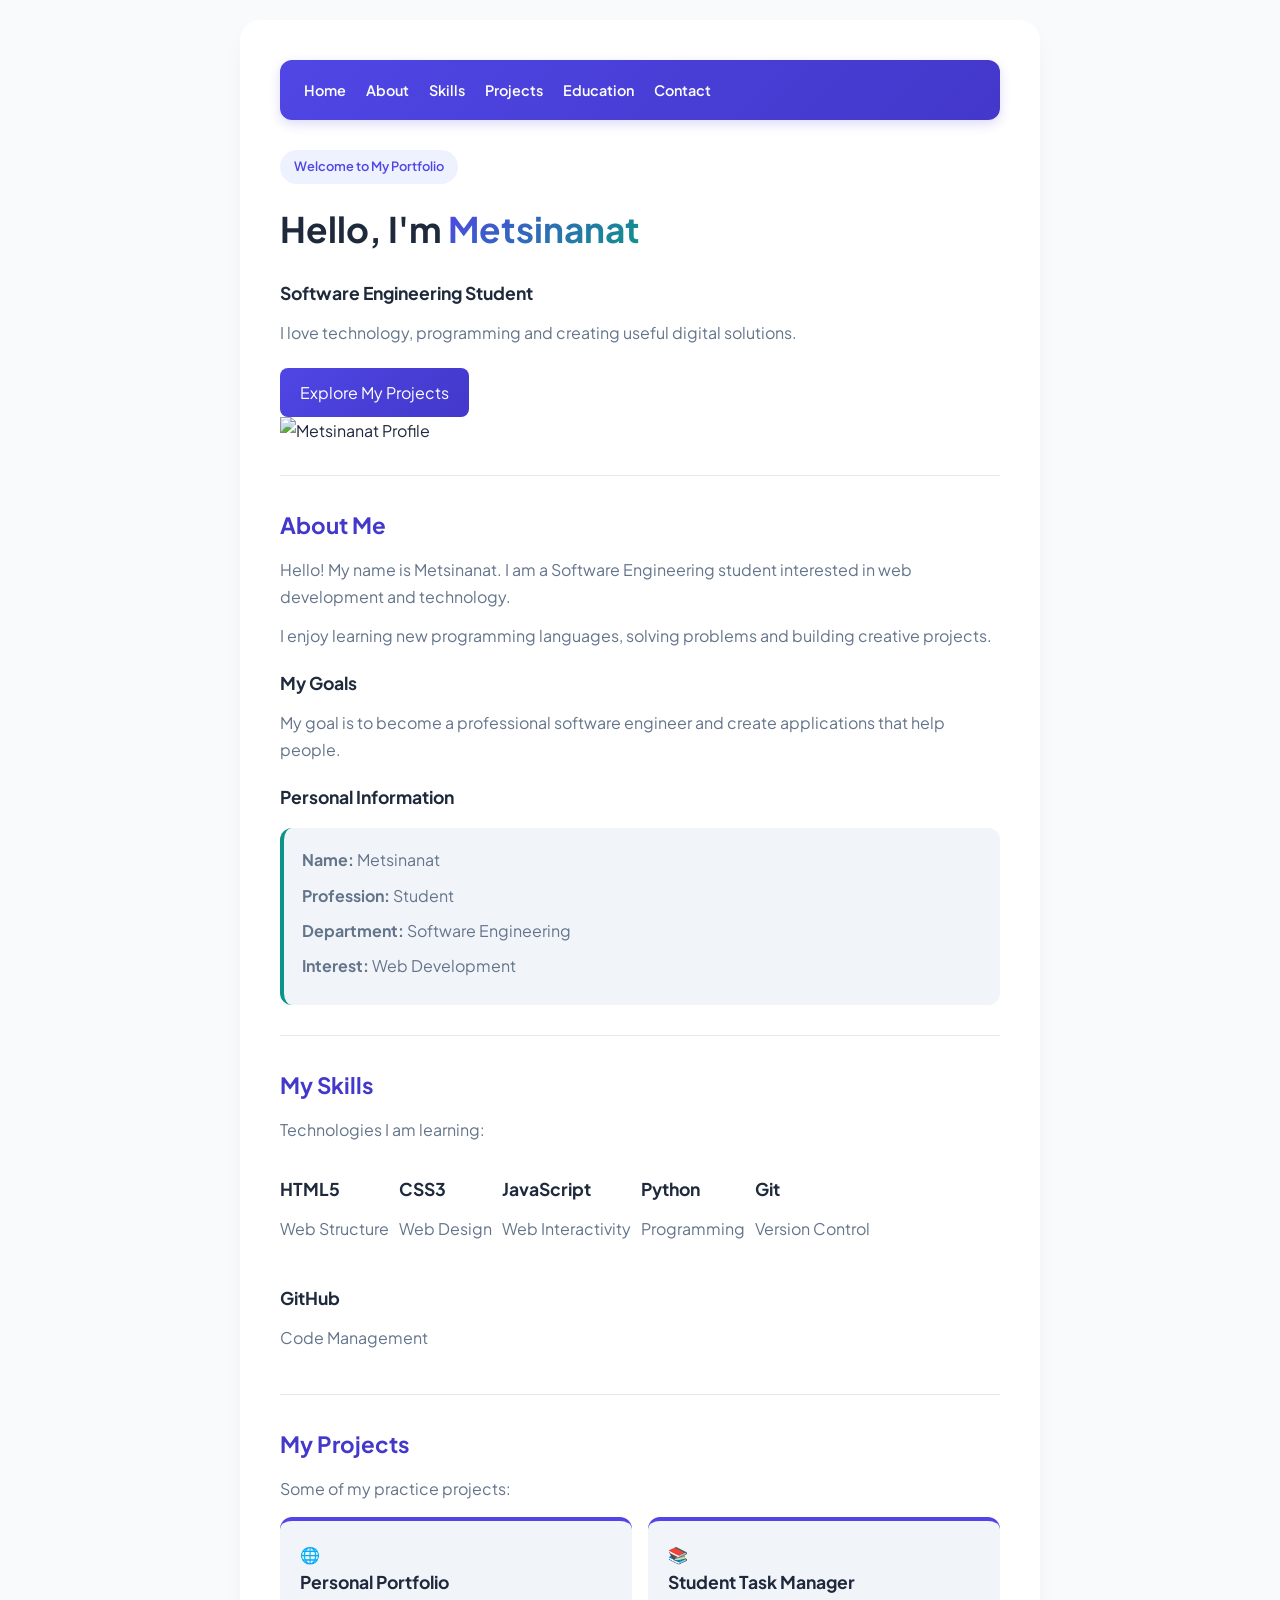
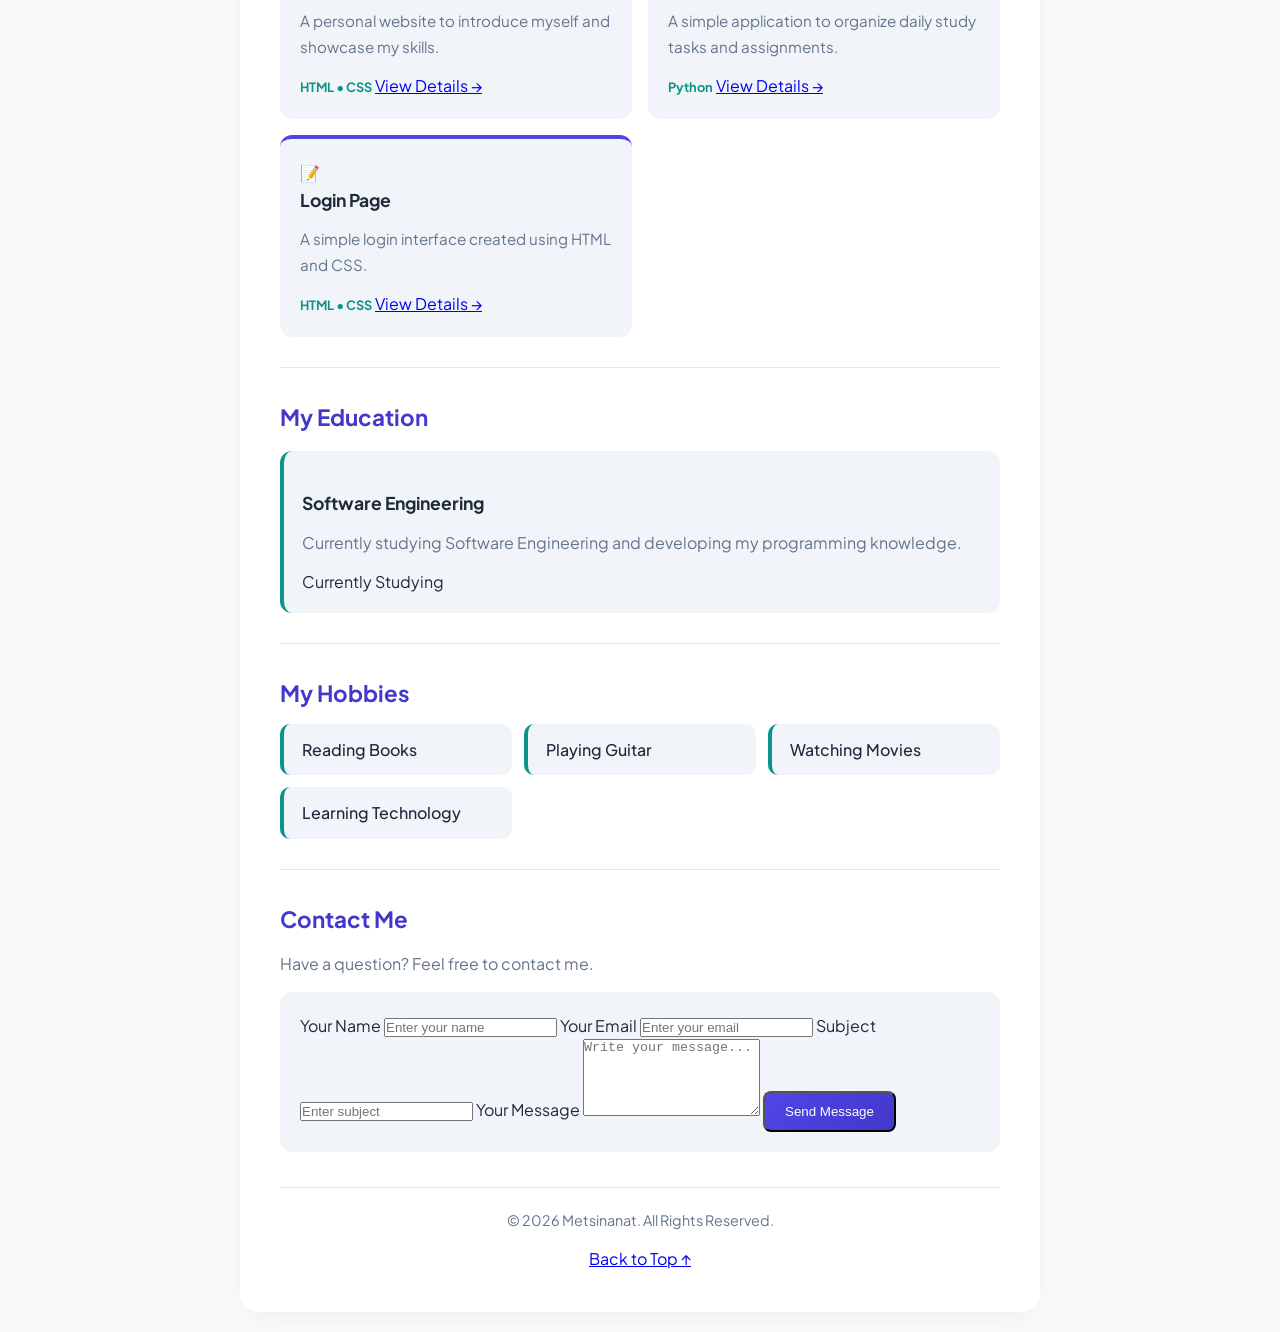
==== commit 42461abd: "Revise index.html for content and structure updates Updated title and various text content for clari" ====
--- a/index.html
+++ b/index.html
@@ -1,11 +1,12 @@
 
 <!DOCTYPE html>
 <html lang="en">
+
 <head>
     <meta charset="UTF-8">
     <meta name="viewport" content="width=device-width, initial-scale=1.0">
 
-    <title>Metsinanat | Software Engineering Student</title>
+    <title>Metsinanat | My Portfolio</title>
 
     <link href="https://fonts.googleapis.com/css2?family=Plus+Jakarta+Sans:wght@400;500;600;700&display=swap" rel="stylesheet">
 
@@ -27,26 +28,34 @@
         </nav>
 
         <!-- Home Section -->
-        <section id="home">
-
-            <span class="welcome-badge">Welcome to My Portfolio</span>
-
-            <h1>
-                Hello, I'm <em>Metsinanat</em>
-            </h1>
-
-            <h3 class="hero-subtitle">
-                Software Engineering Student
-            </h3>
-
-            <p>
-                I am passionate about technology, programming,
-                and creating useful software solutions.
-            </p>
-
-            <a href="#projects" class="contact-button">
-                Explore My Projects
-            </a>
+        <section id="home" class="hero">
+
+            <div class="hero-content">
+
+                <span class="welcome-badge">
+                    Welcome to My Portfolio
+                </span>
+
+                <h1>
+                    Hello, I'm <em>Metsinanat</em>
+                </h1>
+
+                <h3>Software Engineering Student</h3>
+
+                <p>
+                    I love technology, programming and creating
+                    useful digital solutions.
+                </p>
+
+                <a href="#projects" class="contact-button">
+                    Explore My Projects
+                </a>
+
+            </div>
+
+            <img src="profile.jpg"
+                 alt="Metsinanat Profile"
+                 class="hero-img">
 
         </section>
 
@@ -57,32 +66,36 @@
 
             <h2>About Me</h2>
 
-            <img src="profile.jpg"
-                 alt="Metsinanat Profile Picture"
-                 class="profile-img">
-
-            <p>Hello! My name is Metsinanat.</p>
-
-            <p>
-                I am a Software Engineering student who enjoys
-                learning new technologies and solving problems
-                through programming.
+            <p>
+                Hello! My name is Metsinanat.
+                I am a Software Engineering student
+                interested in web development and technology.
+            </p>
+
+            <p>
+                I enjoy learning new programming languages,
+                solving problems and building creative projects.
             </p>
 
             <h3>My Goals</h3>
 
             <p>
-                My goal is to become a skilled software engineer
-                and develop applications that solve real-world problems.
+                My goal is to become a professional software
+                engineer and create applications that help people.
             </p>
 
             <h3>Personal Information</h3>
 
             <div class="info-box">
-                <p><strong>Full Name:</strong> Metsinanat</p>
+
+                <p><strong>Name:</strong> Metsinanat</p>
+
                 <p><strong>Profession:</strong> Student</p>
-                <p><strong>Field:</strong> Software Engineering</p>
+
+                <p><strong>Department:</strong> Software Engineering</p>
+
                 <p><strong>Interest:</strong> Web Development</p>
+
             </div>
 
         </section>
@@ -94,15 +107,130 @@
 
             <h2>My Skills</h2>
 
-            <p>Here are some technologies I am learning:</p>
+            <p>Technologies I am learning:</p>
 
             <div class="skills-list">
-                <span class="skill-badge">HTML5</span>
-                <span class="skill-badge">CSS3</span>
-                <span class="skill-badge">JavaScript</span>
-                <span class="skill-badge">Python</span>
-                <span class="skill-badge">Git</span>
-                <span class="skill-badge">GitHub</span>
+
+                <div class="skill-card">
+                    <h3>HTML5</h3>
+                    <p>Web Structure</p>
+                </div>
+
+                <div class="skill-card">
+                    <h3>CSS3</h3>
+                    <p>Web Design</p>
+                </div>
+
+                <div class="skill-card">
+                    <h3>JavaScript</h3>
+                    <p>Web Interactivity</p>
+                </div>
+
+                <div class="skill-card">
+                    <h3>Python</h3>
+                    <p>Programming</p>
+                </div>
+
+                <div class="skill-card">
+                    <h3>Git</h3>
+                    <p>Version Control</p>
+                </div>
+
+                <div class="skill-card">
+                    <h3>GitHub</h3>
+                    <p>Code Management</p>
+                </div>
+
+            </div>
+
+        </section>
+
+        <hr>
+
+        <!-- Projects Section -->
+        <section id="projects">
+
+            <h2>My Projects</h2>
+
+            <p>Some of my practice projects:</p>
+
+            <div class="projects-grid">
+
+                <article class="project-card">
+
+                    <div class="project-icon">🌐</div>
+
+                    <h3>Personal Portfolio</h3>
+
+                    <p>
+                        A personal website to introduce myself
+                        and showcase my skills.
+                    </p>
+
+                    <span class="project-tag">HTML • CSS</span>
+
+                    <a href="#contact">View Details →</a>
+
+                </article>
+
+                <article class="project-card">
+
+                    <div class="project-icon">📚</div>
+
+                    <h3>Student Task Manager</h3>
+
+                    <p>
+                        A simple application to organize
+                        daily study tasks and assignments.
+                    </p>
+
+                    <span class="project-tag">Python</span>
+
+                    <a href="#contact">View Details →</a>
+
+                </article>
+
+                <article class="project-card">
+
+                    <div class="project-icon">📝</div>
+
+                    <h3>Login Page</h3>
+
+                    <p>
+                        A simple login interface created
+                        using HTML and CSS.
+                    </p>
+
+                    <span class="project-tag">HTML • CSS</span>
+
+                    <a href="#contact">View Details →</a>
+
+                </article>
+
+            </div>
+
+        </section>
+
+        <hr>
+
+        <!-- Education Section -->
+        <section id="education">
+
+            <h2>My Education</h2>
+
+            <div class="education-card">
+
+                <h3>Software Engineering</h3>
+
+                <p>
+                    Currently studying Software Engineering
+                    and developing my programming knowledge.
+                </p>
+
+                <span class="education-status">
+                    Currently Studying
+                </span>
+
             </div>
 
         </section>
@@ -115,7 +243,7 @@
             <h2>My Hobbies</h2>
 
             <ul>
-                <li>Reading</li>
+                <li>Reading Books</li>
                 <li>Playing Guitar</li>
                 <li>Watching Movies</li>
                 <li>Learning Technology</li>
@@ -125,121 +253,57 @@
 
         <hr>
 
-        <!-- Projects Section -->
-        <section id="projects">
-
-            <h2>My Projects</h2>
-
-            <p>Some projects I have worked on:</p>
-
-            <div class="projects-grid">
-
-                <article class="project-card">
-
-                    <h3>Personal Portfolio</h3>
-
-                    <p>
-                        A personal website designed to introduce
-                        myself and showcase my skills.
-                    </p>
-
-                    <span class="project-tag">HTML5 • CSS3</span>
-
-                    <a href="#contact" class="project-link">
-                        Contact Me →
-                    </a>
-
-                </article>
-
-                <article class="project-card">
-
-                    <h3>Student Task Manager</h3>
-
-                    <p>
-                        A simple application designed to organize
-                        daily study schedules and assignments.
-                    </p>
-
-                    <span class="project-tag">Python • Logic</span>
-
-                    <a href="#contact" class="project-link">
-                        Contact Me →
-                    </a>
-
-                </article>
-
-            </div>
-
-        </section>
-
-        <hr>
-
-        <!-- Education Section -->
-        <section id="education">
-
-            <h2>My Education</h2>
-
-            <div class="education-card">
-
-                <h3>Software Engineering</h3>
-
-                <p>
-                    Currently studying Software Engineering
-                    and developing my technical knowledge.
-                </p>
-
-                <span class="project-tag">Current Education</span>
-
-            </div>
-
-        </section>
-
-        <hr>
-
         <!-- Contact Section -->
         <section id="contact">
 
             <h2>Contact Me</h2>
 
             <p>
-                Have a question or want to connect?
-                Feel free to contact me.
+                Have a question? Feel free to contact me.
             </p>
 
             <div class="contact-box">
 
-                <p>
-                    <strong>Email:</strong>
-                    <a href="mailto:yourname@example.com">
-                        yourname@example.com
-                    </a>
-                </p>
-
-                <p>
-                    <strong>Phone:</strong>
-                    +251 9XX XXX XXX
-                </p>
-
-                <div class="social-links">
-
-                    <a href="https://github.com/"
-                       target="_blank"
-                       rel="noopener noreferrer">GitHub</a>
-
-                    <a href="https://www.linkedin.com/"
-                       target="_blank"
-                       rel="noopener noreferrer">LinkedIn</a>
-
-                    <a href="https://t.me/"
-                       target="_blank"
-                       rel="noopener noreferrer">Telegram</a>
-
-                </div>
-
-                <a class="contact-button"
-                   href="mailto:yourname@example.com">
-                    Send Me an Email
-                </a>
+                <form action="mailto:yourname@example.com"
+                      method="post"
+                      enctype="text/plain">
+
+                    <label for="name">Your Name</label>
+
+                    <input type="text"
+                           id="name"
+                           name="Name"
+                           placeholder="Enter your name"
+                           required>
+
+                    <label for="email">Your Email</label>
+
+                    <input type="email"
+                           id="email"
+                           name="Email"
+                           placeholder="Enter your email"
+                           required>
+
+                    <label for="subject">Subject</label>
+
+                    <input type="text"
+                           id="subject"
+                           name="Subject"
+                           placeholder="Enter subject">
+
+                    <label for="message">Your Message</label>
+
+                    <textarea id="message"
+                              name="Message"
+                              rows="5"
+                              placeholder="Write your message..."
+                              required></textarea>
+
+                    <button type="submit" class="contact-button">
+                        Send Message
+                    </button>
+
+                </form>
 
             </div>
 
@@ -249,12 +313,10 @@
         <footer>
 
             <p>
-                © 2026 Metsinanat. All rights reserved.
-            </p>
-
-            <a href="#home" class="back-to-top">
-                Back to Top ↑
-            </a>
+                © 2026 Metsinanat. All Rights Reserved.
+            </p>
+
+            <a href="#home">Back to Top ↑</a>
 
         </footer>
 
--- a/style.css
+++ b/style.css
@@ -1,4 +1,4 @@
-/* 1. Website Colors (DRY Principle - ቀለሞችን በአንድ ቦታ መቆጣጠሪያ) */
+
 :root {
     --primary: #4f46e5;
     --primary-dark: #4338ca;
@@ -12,19 +12,16 @@
     --accent: #0d9488;
 }
 
-/* 2. Universal Reset */
 * {
     box-sizing: border-box;
     margin: 0;
     padding: 0;
 }
 
-/* 3. Smooth Scrolling */
 html {
     scroll-behavior: smooth;
 }
 
-/* 4. Body Layout */
 body {
     font-family: 'Plus Jakarta Sans', sans-serif;
     background-color: var(--bg-color);
@@ -35,19 +32,15 @@
     justify-content: center;
 }
 
-/* 5. Main Container */
 .container {
     width: 100%;
     max-width: 800px;
     background: var(--card-bg);
     padding: 40px;
     border-radius: 20px;
-    box-shadow:
-        0 10px 25px -5px rgba(0, 0, 0, 0.05),
-        0 8px 10px -6px rgba(0, 0, 0, 0.05);
-}
-
-/* 6. Navigation Bar */
+    box-shadow: 0 10px 25px -5px rgba(0, 0, 0, 0.05);
+}
+
 nav {
     background: linear-gradient(135deg, var(--primary), var(--primary-dark));
     padding: 18px 24px;
@@ -60,24 +53,37 @@
 }
 
 nav a {
-    color: #ffffff;
-    text-decoration: none;
-    font-weight: 600;
-    font-size: 0.95rem;
-    transition: color 0.2s ease;
+    color: white;
+    text-decoration: none;
+    font-weight: 600;
+    font-size: 0.9rem;
+    transition: 0.3s;
 }
 
 nav a:hover {
     color: #c7d2fe;
-}
-
-/* 7. Main Heading */
+    transform: translateY(-2px);
+}
+
+section {
+    scroll-margin-top: 20px;
+}
+
+.welcome-badge {
+    display: inline-block;
+    background: #eef2ff;
+    color: var(--primary);
+    padding: 6px 14px;
+    border-radius: 30px;
+    font-size: 0.8rem;
+    font-weight: 600;
+    margin-bottom: 15px;
+}
+
 h1 {
-    color: var(--text-main);
     font-size: 2.2rem;
-    margin-bottom: 15px;
+    margin-bottom: 12px;
     font-weight: 700;
-    letter-spacing: -0.5px;
 }
 
 h1 em {
@@ -87,13 +93,11 @@
     -webkit-text-fill-color: transparent;
 }
 
-/* 8. Section Headings */
 h2 {
     color: var(--primary-dark);
     font-size: 1.4rem;
     margin-top: 25px;
     margin-bottom: 12px;
-    font-weight: 600;
 }
 
 h3 {
@@ -101,23 +105,24 @@
     font-size: 1.1rem;
     margin-top: 20px;
     margin-bottom: 10px;
-    font-weight: 600;
-}
-
-/* 9. Paragraphs */
+}
+
+.hero-subtitle {
+    margin: 0 0 12px;
+    color: var(--accent);
+}
+
 p {
     color: var(--text-muted);
     margin-bottom: 12px;
-    font-size: 1.05rem;
-}
-
-/* 10. Profile Image (ምስሉ ቢዘገይ ወይም ባይኖር እንኳን ቅርጹ እንዳይበላሽ background ተጨምሯል) */
+    font-size: 1rem;
+}
+
 .profile-img {
     width: 150px;
     height: 150px;
-    aspect-ratio: 1 / 1;
     object-fit: cover;
-    background-color: var(--surface-subtle);
+    background: var(--surface-subtle);
     border-radius: 50%;
     border: 4px solid var(--primary);
     display: block;
@@ -129,36 +134,52 @@
     transform: scale(1.05);
 }
 
-/* 11. Divider Line */
 hr {
     border: none;
     height: 1px;
-    background-color: var(--border-color);
+    background: var(--border-color);
     margin: 30px 0;
 }
 
-/* 12. Skills Badges */
+.info-box,
+.education-card {
+    background: var(--surface-subtle);
+    padding: 18px;
+    border-radius: 12px;
+    margin-top: 15px;
+    border-left: 4px solid var(--accent);
+}
+
+.info-box p {
+    margin-bottom: 8px;
+}
+
 .skills-list {
     display: flex;
     flex-wrap: wrap;
     gap: 10px;
-    margin-top: 8px;
+    margin-top: 12px;
 }
 
 .skill-badge {
-    background-color: var(--surface-subtle);
-    color: var(--primary);
-    padding: 6px 14px;
+    background: var(--surface-subtle);
+    color: var(--primary);
+    padding: 7px 15px;
     border-radius: 999px;
     font-size: 0.9rem;
     font-weight: 600;
     border: 1px solid var(--border-color);
-}
-
-/* 13. Hobbies Grid */
+    transition: 0.3s;
+}
+
+.skill-badge:hover {
+    background: var(--primary);
+    color: white;
+    transform: translateY(-3px);
+}
+
 ul {
     list-style: none;
-    padding-left: 0;
     display: grid;
     grid-template-columns: repeat(auto-fit, minmax(180px, 1fr));
     gap: 12px;
@@ -166,96 +187,115 @@
 }
 
 ul li {
-    background-color: var(--surface-subtle);
+    background: var(--surface-subtle);
     padding: 12px 18px;
     border-radius: 10px;
     font-weight: 500;
-    color: var(--text-main);
     border-left: 4px solid var(--accent);
-    transition: transform 0.2s ease, background-color 0.2s ease;
+    transition: 0.3s;
 }
 
 ul li:hover {
-    transform: translateY(-2px);
-    background-color: var(--surface-hover);
-}
-
-/* 14. Projects Grid */
+    transform: translateY(-3px);
+    background: var(--surface-hover);
+}
+
 .projects-grid {
     display: grid;
-    grid-template-columns: repeat(auto-fit, minmax(260px, 1fr));
+    grid-template-columns: repeat(auto-fit, minmax(230px, 1fr));
     gap: 16px;
-    margin-top: 12px;
+    margin-top: 15px;
 }
 
 .project-card {
-    background-color: var(--surface-subtle);
+    background: var(--surface-subtle);
     padding: 20px;
     border-radius: 12px;
     border-top: 4px solid var(--primary);
-    transition: transform 0.2s ease;
+    transition: transform 0.3s, box-shadow 0.3s;
 }
 
 .project-card:hover {
-    transform: translateY(-3px);
+    transform: translateY(-5px);
+    box-shadow: 0 10px 20px rgba(0, 0, 0, 0.07);
 }
 
 .project-card h3 {
     margin-top: 0;
-    margin-bottom: 8px;
 }
 
 .project-card p {
     font-size: 0.95rem;
-    margin-bottom: 12px;
 }
 
 .project-tag {
     display: inline-block;
+    color: var(--accent);
     font-size: 0.8rem;
-    font-weight: 600;
-    color: var(--accent);
-}
-
-/* 15. Contact Box */
+    font-weight: 700;
+}
+
+.project-link {
+    display: block;
+    margin-top: 15px;
+    color: var(--primary);
+    font-weight: 600;
+    text-decoration: none;
+}
+
+.project-link:hover {
+    text-decoration: underline;
+}
+
 .contact-box {
-    background-color: var(--surface-subtle);
+    background: var(--surface-subtle);
     padding: 20px;
     border-radius: 12px;
     margin-top: 15px;
 }
 
-.contact-box p {
-    margin-bottom: 12px;
-}
-
 .contact-box a {
     color: var(--primary);
     text-decoration: none;
     font-weight: 600;
 }
 
-.contact-box a:hover {
-    text-decoration: underline;
-}
-
-/* 16. Contact Button */
+.social-links {
+    display: flex;
+    flex-wrap: wrap;
+    gap: 12px;
+    margin: 18px 0;
+}
+
+.social-links a {
+    background: white;
+    border: 1px solid var(--border-color);
+    padding: 8px 14px;
+    border-radius: 8px;
+    transition: 0.3s;
+}
+
+.social-links a:hover {
+    background: var(--primary);
+    color: white;
+}
+
 .contact-button {
     display: inline-block;
     background: linear-gradient(135deg, var(--primary), var(--primary-dark));
-    color: #ffffff !important;
-    padding: 10px 20px;
+    color: white !important;
+    padding: 11px 20px;
     border-radius: 8px;
     margin-top: 10px;
-    transition: transform 0.2s ease;
+    text-decoration: none;
+    transition: 0.3s;
 }
 
 .contact-button:hover {
-    transform: translateY(-2px);
-    text-decoration: none !important;
-}
-
-/* 17. Footer */
+    transform: translateY(-3px);
+    box-shadow: 0 5px 15px rgba(79, 70, 229, 0.2);
+}
+
 footer {
     text-align: center;
     border-top: 1px solid var(--border-color);
@@ -265,28 +305,52 @@
 
 footer p {
     font-size: 0.9rem;
-    margin-bottom: 0;
-}
-
-/* 18. Responsive Mobile Layout */
+}
+
+.back-to-top {
+    color: var(--primary);
+    font-size: 0.9rem;
+    font-weight: 600;
+    text-decoration: none;
+}
+
+.back-to-top:hover {
+    text-decoration: underline;
+}
+
 @media (max-width: 600px) {
+
     body {
         padding: 10px;
     }
+
     .container {
         padding: 20px;
     }
+
     nav {
-        gap: 15px;
+        gap: 12px;
         padding: 15px;
     }
+
+    nav a {
+        font-size: 0.85rem;
+    }
+
     h1 {
         font-size: 1.8rem;
     }
+
     h2 {
         font-size: 1.25rem;
     }
-    p {
-        font-size: 1rem;
-    }
-}
+
+    .projects-grid {
+        grid-template-columns: 1fr;
+    }
+
+    .profile-img {
+        width: 120px;
+        height: 120px;
+    }
+}
